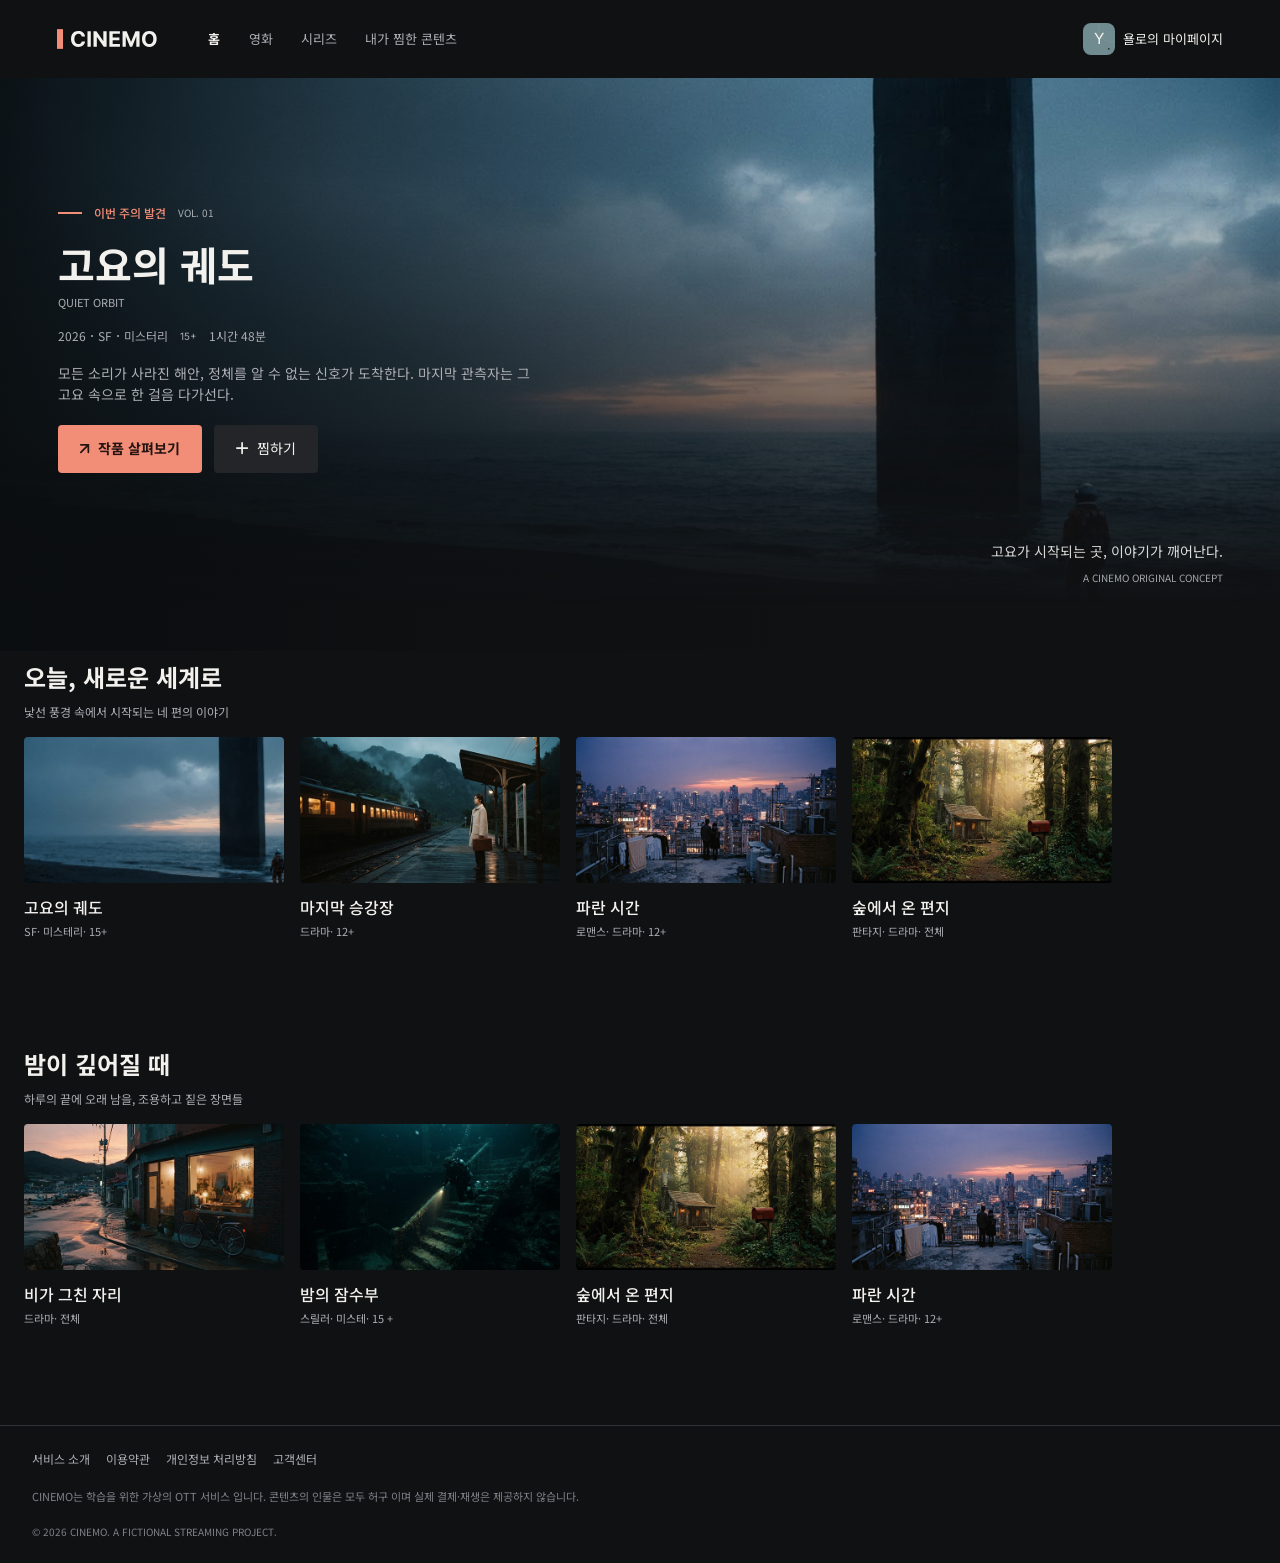
==== index.html @ 0e69c346 "반응형 입력" ====
<!doctype html>
<html lang="ko">
  <head>
    <meta charset="UTF-8" />
    <meta name="viewport" content="width=device-width, initial-scale=1.0" />
    <link rel="stylesheet" href="styles/reset.css" />
    <link rel="stylesheet" href="styles/index.css" />
    <!-- Inter font -->
    <link rel="preconnect" href="https://fonts.googleapis.com" />
    <link rel="preconnect" href="https://fonts.gstatic.com" crossorigin />
    <link
      href="https://fonts.googleapis.com/css2?family=Inter:ital,opsz,wght@0,14..32,100..900;1,14..32,100..900&display=swap"
      rel="stylesheet"
    />
    <!-- Noto Sans font -->
    <link rel="preconnect" href="https://fonts.googleapis.com" />
    <link rel="preconnect" href="https://fonts.gstatic.com" crossorigin />
    <link
      href="https://fonts.googleapis.com/css2?family=Noto+Sans+KR:wght@100..900&display=swap"
      rel="stylesheet"
    />
    <title>Home</title>
  </head>
  <body>
    <!-- Header -->
    <header class="header">
      <!-- Home icon -->
      <a href="index.html" class="home-icon" aria-label="CINEMO home">
        <svg
          width="7"
          height="22"
          viewBox="0 0 7 22"
          fill="none"
          xmlns="http://www.w3.org/2000/svg"
        >
          <rect width="7" height="22" fill="#F28D77" />
        </svg>
        <svg
          width="96"
          height="18"
          viewBox="0 0 96 18"
          fill="none"
          xmlns="http://www.w3.org/2000/svg"
        >
          <path
            d="M15.7074 6.34943H11.9745C11.9063 5.86647 11.7671 5.43749 11.5568 5.06249C11.3466 4.68181 11.0767 4.35795 10.7472 4.0909C10.4176 3.82386 10.037 3.61931 9.60514 3.47727C9.179 3.33522 8.71593 3.2642 8.21593 3.2642C7.31252 3.2642 6.52559 3.48863 5.85514 3.93749C5.18468 4.38068 4.6648 5.0284 4.29548 5.88068C3.92616 6.72727 3.7415 7.75568 3.7415 8.9659C3.7415 10.2102 3.92616 11.2557 4.29548 12.1023C4.67048 12.9489 5.1932 13.5881 5.86366 14.0199C6.53411 14.4517 7.30968 14.6676 8.19036 14.6676C8.68468 14.6676 9.14207 14.6023 9.56252 14.4716C9.98866 14.3409 10.3665 14.1506 10.696 13.9006C11.0256 13.6449 11.2983 13.3352 11.5142 12.9716C11.7358 12.6079 11.8892 12.1932 11.9745 11.7273L15.7074 11.7443C15.6108 12.5454 15.3693 13.3182 14.983 14.0625C14.6023 14.8011 14.0881 15.4631 13.4404 16.0483C12.7983 16.6278 12.0313 17.0881 11.1392 17.429C10.2529 17.7642 9.25002 17.9318 8.1307 17.9318C6.57389 17.9318 5.18184 17.5795 3.95457 16.875C2.73298 16.1704 1.76707 15.1506 1.05684 13.8153C0.352295 12.4801 2.21729e-05 10.8636 2.21729e-05 8.9659C2.21729e-05 7.06249 0.357977 5.44318 1.07389 4.10795C1.7898 2.77272 2.76139 1.75568 3.98866 1.05681C5.21593 0.352267 6.59661 -6.19888e-06 8.1307 -6.19888e-06C9.14207 -6.19888e-06 10.0796 0.142039 10.9432 0.42613C11.8125 0.710221 12.5824 1.12499 13.2529 1.67045C13.9233 2.21022 14.4688 2.87215 14.8892 3.65624C15.3154 4.44033 15.5881 5.33806 15.7074 6.34943ZM22.0441 0.23863V17.6932H18.3537V0.23863H22.0441ZM39.6797 0.23863V17.6932H36.4922L28.8985 6.70738H28.7706V17.6932H25.0803V0.23863H28.3189L35.853 11.2159H36.0064V0.23863H39.6797ZM42.7287 17.6932V0.23863H54.4901V3.28124H46.4191V7.44034H53.885V10.4829H46.4191V14.6506H54.5242V17.6932H42.7287ZM57.424 0.23863H61.9752L66.782 11.9659H66.9865L71.7933 0.23863H76.3445V17.6932H72.7649V6.33238H72.62L68.103 17.6079H65.6655L61.1485 6.28977H61.0036V17.6932H57.424V0.23863ZM95.4247 8.9659C95.4247 10.8693 95.0639 12.4886 94.3424 13.8239C93.6264 15.1591 92.6492 16.179 91.4105 16.8835C90.1776 17.5824 88.7912 17.9318 87.2514 17.9318C85.7003 17.9318 84.3083 17.5795 83.0753 16.875C81.8424 16.1704 80.8679 15.1506 80.152 13.8153C79.4361 12.4801 79.0781 10.8636 79.0781 8.9659C79.0781 7.06249 79.4361 5.44318 80.152 4.10795C80.8679 2.77272 81.8424 1.75568 83.0753 1.05681C84.3083 0.352267 85.7003 -6.19888e-06 87.2514 -6.19888e-06C88.7912 -6.19888e-06 90.1776 0.352267 91.4105 1.05681C92.6492 1.75568 93.6264 2.77272 94.3424 4.10795C95.0639 5.44318 95.4247 7.06249 95.4247 8.9659ZM91.6833 8.9659C91.6833 7.73295 91.4986 6.69318 91.1293 5.84659C90.7656 4.99999 90.2514 4.35795 89.5867 3.92045C88.9219 3.48295 88.1435 3.2642 87.2514 3.2642C86.3594 3.2642 85.581 3.48295 84.9162 3.92045C84.2514 4.35795 83.7344 4.99999 83.3651 5.84659C83.0014 6.69318 82.8196 7.73295 82.8196 8.9659C82.8196 10.1989 83.0014 11.2386 83.3651 12.0852C83.7344 12.9318 84.2514 13.5739 84.9162 14.0114C85.581 14.4489 86.3594 14.6676 87.2514 14.6676C88.1435 14.6676 88.9219 14.4489 89.5867 14.0114C90.2514 13.5739 90.7656 12.9318 91.1293 12.0852C91.4986 11.2386 91.6833 10.1989 91.6833 8.9659Z"
            fill="#F3F1ED"
          />
        </svg>
      </a>

      <!-- Navigation -->
      <nav class="nav">
        <ul class="nav-menu">
          <li>
            <a href="index.html" class="nav-link" aria-current="page">홈</a>
          </li>
          <li>
            <a href="#movies" class="nav-link">영화</a>
          </li>
          <li>
            <a href="#series" class="nav-link">시리즈</a>
          </li>
          <li>
            <a href="#like" class="nav-link">내가 찜한 콘텐츠</a>
          </li>
        </ul>
      </nav>

      <!-- My page link -->
      <a href="mypage.html" class="mypage-link" aria-label="욜로의 마이페이지">
        <div class="mypage-icon">Y</div>
        <span class="mypage-text">욜로의 마이페이지</span>
      </a>
    </header>

    <!-- Main -->
    <main class="main">
      <!-- Hero section -->
      <section class="hero-section">
        <img
          src="assets/images/Hero quiet-orbit.png"
          alt="검은 구조물이 바다 위에 서 있는 영화 메인 이미지"
          class="hero-image"
        />

        <!-- Feature story -->
        <div class="feature-story">
          <!-- Editorial label -->
          <div class="editorial-label">
            <span>이번 주의 발견</span>
            <span>VOL. 01</span>
          </div>

          <!-- Film title -->
          <div class="film-title">
            <h2>고요의 궤도</h2>
            <p>QUIET ORBIT</p>
          </div>

          <!-- Film metadata -->
          <div class="film-metadata">
            <span>2026</span>
            <span>SF</span>
            <span>미스터리</span>
            <span>15+</span>
            <span>1시간 48분</span>
          </div>

          <!-- Synopsis -->
          <p class="synopsis">
            모든 소리가 사라진 해안, 정체를 알 수 없는 신호가 도착한다. 마지막
            관측자는 그 고요 속으로 한 걸음 다가선다.
          </p>

          <!-- Action buttons -->
          <div class="action-buttons">
            <button type="button">
              <svg
                width="10"
                height="10"
                viewBox="0 0 10 10"
                fill="none"
                xmlns="http://www.w3.org/2000/svg"
                aria-hidden="true"
              >
                <path
                  d="M8.3488 8.34881V0.850006H0.849998M8.3488 0.850006L0.849998 8.34881"
                  stroke-width="1.7"
                  stroke-linecap="round"
                  stroke="#241512"
                />
              </svg>
              작품 살펴보기
            </button>
            <button type="button">
              <svg
                width="13"
                height="13"
                viewBox="0 0 13 13"
                fill="none"
                xmlns="http://www.w3.org/2000/svg"
                aria-hidden="true"
              >
                <path
                  d="M0.850006 6.10061H6.10061M6.10061 6.10061H11.3512M6.10061 6.10061V0.850006M6.10061 6.10061V11.3512"
                  stroke-width="1.7"
                  stroke-linecap="round"
                  stroke="#F3F1ED"
                />
              </svg>
              찜하기
            </button>
          </div>
        </div>

        <!-- Editorial aside -->
        <aside class="editorial-aside">
          <span>고요가 시작되는 곳, 이야기가 깨어난다.</span>
          <span>A CINEMO ORIGINAL CONCEPT</span>
        </aside>
      </section>

      <!--======================================================
      [수정 사항]
      카드 그리드 영역 전체를 section으로 묶고 각 목록을 article로 묶음
      클래스명 수정
      ==========================================================-->
      <!-- Card grid section -->
      <section class="card-grid-section">
        <!-- First Card grid article -->
        <article class="card-grid-article">
          <!-- Card List header -->
          <div class="card-list-header">
            <h3>오늘, 새로운 세계로</h3>
            <span class="">4편의 이야기</span>
            <p>낯선 풍경 속에서 시작되는 네 편의 이야기</p>
          </div>

          <!-- Card list -->
          <ul class="card-list">
            <li class="card-item">
              <div class="movie-thumb">
                <img
                  src="assets/images/Hero quiet-orbit.png"
                  alt="고요의 궤도"
                />
              </div>
              <h4>고요의 궤도</h4>
              <p>SF· 미스테리· 15+</p>
            </li>
            <li class="card-item">
              <div class="movie-thumb">
                <img
                  src="assets/images/Image last-platform.png"
                  alt="마지막 승강장"
                />
              </div>
              <h4>마지막 승강장</h4>
              <p>드라마· 12+</p>
            </li>
            <li class="card-item">
              <div class="movie-thumb">
                <img src="assets/images/Image blue-hour.png" alt="파란 시간" />
              </div>
              <h4>파란 시간</h4>
              <p>로맨스· 드라마· 12+</p>
            </li>
            <li class="card-item">
              <div class="movie-thumb">
                <img
                  src="assets/images/Image forest-letter.png"
                  alt="숲에서 온 편지"
                />
              </div>
              <h4>숲에서 온 편지</h4>
              <p>판타지· 드라마· 전체</p>
            </li>
          </ul>
        </article>

        <!-- Second Card grid article -->
        <article class="card-grid-article">
          <!-- Card List header -->
          <div class="card-list-header">
            <h3>밤이 깊어질 때</h3>
            <span class="">4편의 이야기</span>
            <p>하루의 끝에 오래 남을, 조용하고 짙은 장면들</p>
          </div>

          <!-- Card list -->
          <ul class="card-list">
            <li class="card-item">
              <div class="movie-thumb">
                <img
                  src="assets/images/Image after-rain.png"
                  alt="비가 그친 자리"
                />
              </div>
              <h4>비가 그친 자리</h4>
              <p>드라마· 전체</p>
            </li>
            <li class="card-item">
              <div class="movie-thumb">
                <img
                  src="assets/images/Image night-diver.png"
                  alt="밤의 잠수부"
                />
              </div>
              <h4>밤의 잠수부</h4>
              <p>스릴러· 미스테· 15 +</p>
            </li>
            <li class="card-item">
              <div class="movie-thumb">
                <img
                  src="assets/images/Image forest-letter.png"
                  alt="숲에서 온 편지"
                />
              </div>
              <h4>숲에서 온 편지</h4>
              <p>판타지· 드라마· 전체</p>
            </li>
            <li class="card-item">
              <div class="movie-thumb">
                <img src="assets/images/Image blue-hour.png" alt="파란 시간" />
              </div>
              <h4>파란 시간</h4>
              <p>로맨스· 드라마· 12+</p>
            </li>
          </ul>
        </article>
      </section>
    </main>

    <!-- Footer -->
    <footer class="footer">
      <div>
        <ul>
          <li>서비스 소개</li>
          <li>이용약관</li>
          <li>개인정보 처리방침</li>
          <li>고객센터</li>
        </ul>
        <p class="footer-notice">
          CINEMO는 학습을 위한 가상의 OTT 서비스 입니다. 콘텐츠의 인물은 모두
          허구 이며 실제 결제·재생은 제공하지 않습니다.
        </p>
        <p class="footer-2026cinemo">
          &copy; 2026 CINEMO. A FICTIONAL STREAMING PROJECT.
        </p>
      </div>
    </footer>
  </body>
</html>
---- styles/index.css ----
@charset "UTF-8";

/* CSS 변수 */
:root {
  --color-background: #101113;
  --color-surface: #1a1c1f;
  --color-text: #f3f1ed;
  --color-secondary: #acaeb3;
  --color-accent: #f28d77;
  --color-border: #303237;

  --transition-color: color 200ms ease-in-out;
}

/* 기본 스타일 */
body {
  width: 100%;
  max-width: 1440px;
  min-width: 320px;
  margin: 0 auto;
  background-color: var(--color-background);

  font-family: "Noto Sans KR", sans-serif;
}

/*======================================================
  Header 영역
======================================================*/
/* Header */
.header {
  position: fixed;
  top: 0;
  z-index: 10;

  display: flex;
  align-items: center;
  justify-content: space-between;

  width: clamp(320px, 100vw, 1440px);
  height: clamp(72px, 6.11vw, 88px);
  padding: 0 clamp(24px, 4.44vw, 64px);
  background-color: var(--color-background);

  font-size: clamp(13px, 0.97vw, 14px);
}

/* Home icon */
.home-icon {
  display: flex;
  align-items: center;
  gap: 8px;

  width: clamp(93px, 7.85vw, 113px);
}

/* Navigation */
.nav {
  position: absolute;
  top: 100%;
  left: 0;

  width: 100%;
  padding: 0 24px;
  background-color: var(--color-background);
}

/* Navigation menu */
.nav-menu {
  display: flex;
  gap: clamp(24px, 2.22vw, 32px);
}

/* Navigation link */
.nav-link {
  display: block;

  line-height: 48px;
  color: var(--color-secondary);

  transition: var(--transition-color);
}

.nav-link[aria-current="page"] {
  font-weight: bold;
  color: var(--color-text);
}

.nav-link:focus-visible {
  color: var(--color-text);
}

/* My page link icon */
.mypage-icon {
  width: 32px;
  height: 32px;
  border-radius: 8px;
  background: url("../assets/images/Avatar-y.svg") center / cover;

  font-family: "Inter", sans-serif;
  font-size: 15.36px;
  line-height: 32px;
  text-align: center;
  color: var(--color-text);
}

/* My page link text */
.mypage-text {
  display: none;
  transition: var(--transition-color);
}

/*======================================================
  Main 영역
======================================================*/
.main {
  padding-top: clamp(72px, 6.11vw, 88px);
}

/* Hero section */
.hero-section {
  position: relative;

  height: clamp(573px, 40.97vw, 590px);
  padding-top: clamp(104px, calc(317.94px - 14.86vw), 260px);
  padding-right: clamp(24px, 4.44vw, 64px);
  padding-bottom: clamp(36px, calc(22.63px + 3.43vw), 72px);
  padding-left: clamp(24px, calc(9.14px + 3.81vw), 64px);
  margin-top: 48px;
}

/* Hero image */
.hero-image {
  position: absolute;
  top: 0;
  left: 0;

  width: 100%;
  height: clamp(390px, 40.97vw, 590px);

  object-fit: cover;
  object-position: 80% center;

  -webkit-mask-image: linear-gradient(to bottom, black 20%, transparent 100%);
  mask-image: linear-gradient(to bottom, black 20%, transparent 100%);
}

/* Feature story */
.feature-story {
  position: relative;
  z-index: 1;

  display: flex;
  flex-direction: column;
  gap: 20px;

  width: clamp(272px, 37.5vw, 540px);
}

/* Editorial label */
.editorial-label {
  position: relative;
  left: 36px;

  display: flex;
  gap: 12px;

  line-height: 14px;
}

.editorial-label::before {
  position: absolute;
  top: 50%;
  right: calc(100% + 12px);
  transform: translateY(-50%);

  content: "";
  width: 24px;
  height: 2px;
  background-color: var(--color-accent);
}

.editorial-label > span:nth-child(1) {
  font-size: 12px;
  font-weight: 500;
  color: var(--color-accent);
}

.editorial-label > span:nth-child(2) {
  font-size: 10px;
  color: var(--color-secondary);
}

/* Film title */
.film-title > h2 {
  margin-bottom: 8px;

  font-size: 40px;
  font-weight: bold;
  color: var(--color-text);
  line-height: 48px;
}

.film-title > p {
  font-size: 11px;
  color: var(--color-secondary);
  line-height: 13px;
}

/* Film metadata */
.film-metadata {
  display: flex;
  gap: 12px;
  font-size: 12px;
  color: var(--color-secondary);
  line-height: 14px;
}

.film-metadata > span:nth-child(1),
.film-metadata > span:nth-child(2) {
  position: relative;
}

.film-metadata > span:nth-child(1)::after,
.film-metadata > span:nth-child(2)::after {
  position: absolute;
  top: 50%;
  left: calc(100% + 5px);
  transform: translateY(-50%);

  content: "";
  width: 2px;
  height: 2px;
  border-radius: 50%;
  background-color: var(--color-secondary);
}

.film-metadata > span:nth-child(4) {
  font-family: "Inter", sans-serif;
  font-size: 10px;
}

/* Synopsis */
.synopsis {
  font-size: 14px;
  color: var(--color-secondary);
}

/* Action buttons */
.action-buttons {
  display: flex;
  gap: 12px;
}

.action-buttons > button {
  display: flex;
  align-items: center;
  gap: 8px;

  height: 48px;
  padding: 0 22px;
  border-radius: 4px;

  font-size: 14px;
}

.action-buttons > button:nth-child(1) {
  background-color: var(--color-accent);
  font-weight: bold;
  color: #241512;
}

.action-buttons > button:nth-child(2) {
  background-color: #232529;
  color: var(--color-text);
}

/* Editorial aside */
.editorial-aside {
  display: none;
}

/*======================================================
  Hover 기능
======================================================*/
/* hover가 가능한 기기의 hover */
@media (hover: hover) {
  /* My page link text */
  .mypage-link:hover > span {
    color: var(--color-accent);
  }

  /* Navigation item */
  .nav-link:hover {
    color: var(--color-text);
  }
}

/*======================================================
  반응형
======================================================*/
/* 화면 너비가 768px 이상일때 */
@media (min-width: 768px) {
  /* Header */
  .header {
    justify-content: flex-start;
    gap: clamp(0px, 3.98vw, 56px);
  }

  /* Navigation */
  .nav {
    position: static;
    flex: 1;

    width: auto;
    padding: 0;
  }

  /* My page link */
  .mypage-link {
    display: flex;
    align-items: center;
    gap: 8px;
  }

  /* My page link text */
  .mypage-text {
    display: inline;
    color: var(--color-text);
  }

  .mypage-link:focus-visible > span {
    color: var(--color-accent);
  }

  /* ------------------------------ */

  /* Hero section */
  .hero-section {
    display: flex;
    flex-direction: column;
    justify-content: space-between;

    margin-top: 0;
  }

  .hero-section::after {
    content: "";
    position: absolute;
    inset: 0;

    background: linear-gradient(
      to right,
      rgba(10, 13, 15, 0.9),
      transparent 65%
    );

    pointer-events: none;
  }

  /* Editorial aside */
  .editorial-aside {
    display: flex;
    flex-direction: column;
    text-align: right;
  }

  .editorial-aside > span:nth-child(1) {
    margin-top: auto;
    margin-bottom: 8px;
    font-size: 14px;
    color: var(--color-text);
  }

  .editorial-aside > span:nth-child(2) {
    font-size: 10px;
    color: var(--color-secondary);
  }
}

/*======================================================
  card-section (영화카드)
  
  [수정사항]
  body 배경색 충돌 현상 수정
  CSS 변수 색상 동기화
  선택자 이름 수정
======================================================*/
/* Card grid article */
.card-grid-article {
  max-width: var(--container-max-width, 1440px);
  margin: 0 auto;
  padding: 48px 64px 0;
  scrollbar-width: 3px;
  scrollbar-color: var(--border-color, #7e8289) transparent;
}

/* Card list header */
.card-list-header {
  position: relative;
  margin-bottom: 24px;
}

.card-list-header h3 {
  font-size: 24px;
  font-weight: bold;
  color: var(--color-text);
  margin-bottom: 8px;
  padding: 0;
}

/* 4편의 이야기 */
.card-list-header span {
  position: absolute;
  top: 4px;
  right: 0;
  padding-right: 0;
  font-size: 12px;
  color: #7e8289;
}

.card-list-header p {
  font-size: 12px;
  padding: 0;
  color: var(--color-secondary);
}

/* Card List */
.card-list {
  list-style: none;
  padding: 0;
  margin: 0;
  display: flex;
  gap: 24px;
  overflow-x: auto;
  padding-bottom: 48px;
}

/* Card item */
.card-item {
  flex: 0 0 calc((100% - 72px) / 4);
  min-width: 240px;
}

/* Movie thumbnail */
.movie-thumb {
  width: 100%;
  aspect-ratio: 16 / 9;
  border-radius: 4px;
  overflow: hidden;
  margin-bottom: 12px;
}

.movie-thumb img {
  width: 100%;
  height: 100%;
  object-fit: cover;
  transition: transform 0.3s ease;
}
.card-item:hover .movie-thumb img {
  transform: scale(1.05);
}

/* Card title and explain */
.card-item h4 {
  font-size: 16px;
  font-weight: 500;
  color: var(--color-text);
  margin-bottom: 4px;
}

.card-item p {
  font-size: 11px;
  font-weight: 400;
  color: var(--color-secondary);
}

/*=====================
     footer
=======================*/
.footer {
  /* margin-top:; */
  padding: 40px 64px;
}

.footer div {
  max-width: var(--container-max-width, 1440px);
  max-width: var(--container-max-width, 1440px);
  margin: 0 auto;
}

/*푸터 메뉴 목록*/
.footer ul {
  display: flex;
  gap: 32px;
  margin-bottom: 20px;
  font-size: 12px;
  color: var(--color-secondary);
  cursor: pointer;
  transition: color 0.2s ease;
}
.footer ul li:hover {
  color: var(--accent-coral, #f28d77);
}
/* 푸터 안내 및 문구*/
.footer-notice {
  font-size: 11px;
  color: #7e8289;
  margin-bottom: 20px;
}
.footer-2026cinemo {
  font-size: 10px;
  color: #7e8289;
}

/*===============================
      반응형
=================================*/
@mediac (max-width: 319px) 
.card-grid-section {
  padding-top: 8px;
  padding-left: 24px;
  margin-bottom: 40px;
}
.card-grid-article {
  padding: 8px 0 40px 24px;
  margin-bottom: 36px;
  margin-bottom: 40px;
}

.card-list-header {
  margin-bottom: 16px;
}
.card-list {
  gap: 16px;
  overflow-x: auto;
  padding-bottom: 18px;
}
.card-list::-webkit-scrollbar {
  height: 3px;
}

.card-item {
  flex: 0 0 calc((100% - 72px) / 4);
  min-width: 240px;
  scroll-snap-align: start;
}
.card-list-header span {
  display: none;
}

.card-item {
  flex: 0 0 75%;
  max-width: 260px;
  min-width: 200px;
}

/*이미지*/
.movie-thumb {
  width: 100%;
  aspect-ratio: 16 / 9;
}
.movie-thumb img {
  width: 100%;
  height: 100%;
  object-fit: cover;
}

/* 푸터*/
.footer {
  padding: 24px 32px;
  border-top: 1px solid var(--border-color, #303237);
}

.footer ul {
  display: flex;
  flex-wrap: wrap;
  gap: 12px 16px;
  padding: 0;
  margin-bottom: 20px;
  list-style: none;
}

.footer ul li {
  font-size: 12px;
  white-space: nowrap;
}

.footer-notice {
  font-size: 11px;
  word-break: keep-all;
}
.footer-2026cinemo {
  font-size: 10px;
}
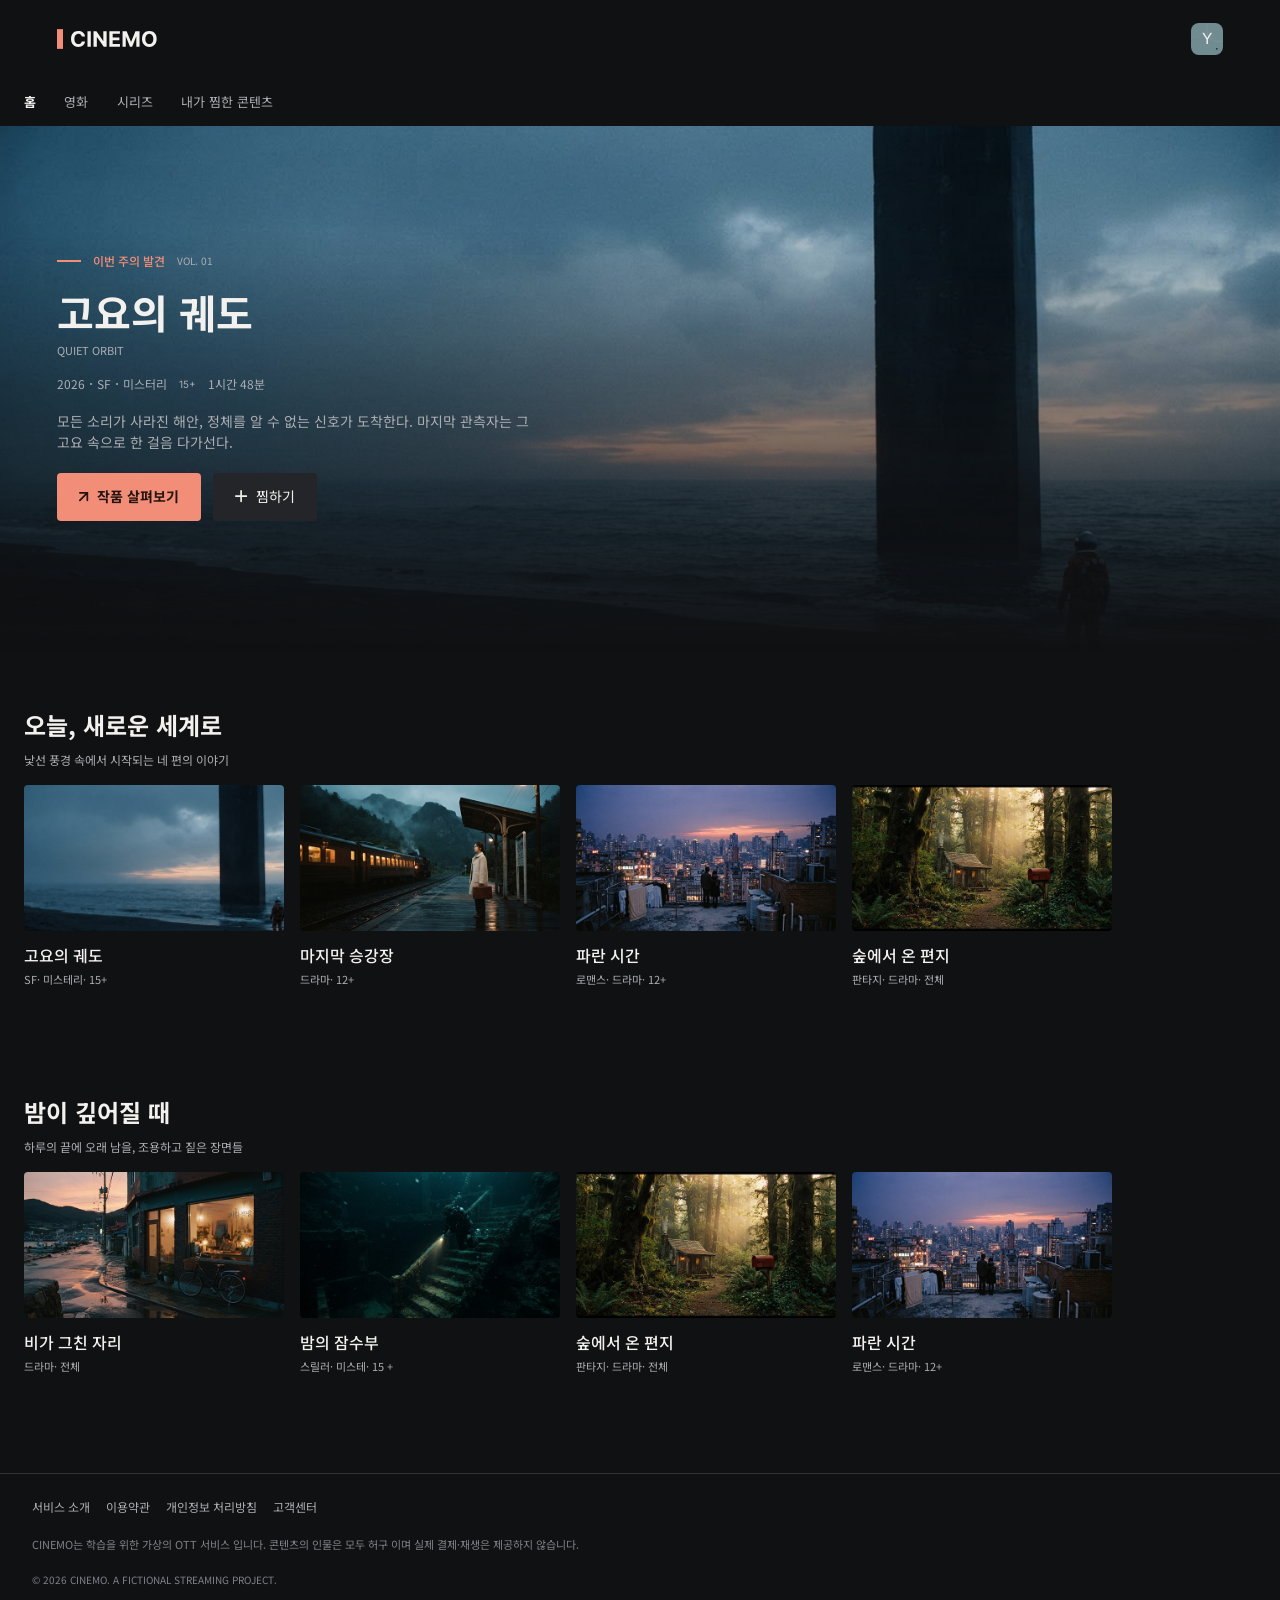
==== commit a3a1b0ba: "Merge branch 'main' into css" ====
--- a/index.html
+++ b/index.html
@@ -161,11 +161,6 @@
         </aside>
       </section>
 
-      <!--======================================================
-      [수정 사항]
-      카드 그리드 영역 전체를 section으로 묶고 각 목록을 article로 묶음
-      클래스명 수정
-      ==========================================================-->
       <!-- Card grid section -->
       <section class="card-grid-section">
         <!-- First Card grid article -->
--- a/styles/index.css
+++ b/styles/index.css
@@ -9,7 +9,7 @@
   --color-accent: #f28d77;
   --color-border: #303237;
 
-  --transition-color: color 200ms ease-in-out;
+  --transition-text-color: color 200ms ease-in-out;
 }
 
 /* 기본 스타일 */
@@ -18,7 +18,7 @@
   max-width: 1440px;
   min-width: 320px;
   margin: 0 auto;
-  background-color: var(--color-background);
+  background-color: var(--color-background, #101113);
 
   font-family: "Noto Sans KR", sans-serif;
 }
@@ -39,7 +39,7 @@
   width: clamp(320px, 100vw, 1440px);
   height: clamp(72px, 6.11vw, 88px);
   padding: 0 clamp(24px, 4.44vw, 64px);
-  background-color: var(--color-background);
+  background-color: var(--color-background, #101113);
 
   font-size: clamp(13px, 0.97vw, 14px);
 }
@@ -61,7 +61,7 @@
 
   width: 100%;
   padding: 0 24px;
-  background-color: var(--color-background);
+  background-color: var(--color-background, #101113);
 }
 
 /* Navigation menu */
@@ -75,18 +75,18 @@
   display: block;
 
   line-height: 48px;
-  color: var(--color-secondary);
-
-  transition: var(--transition-color);
+  color: var(--color-secondary, #acaeb3);
+
+  transition: var(--transition-text-color, color 200ms ease-in-out);
 }
 
 .nav-link[aria-current="page"] {
   font-weight: bold;
-  color: var(--color-text);
+  color: var(--color-text, #f3f1ed);
 }
 
 .nav-link:focus-visible {
-  color: var(--color-text);
+  color: var(--color-text, #f3f1ed);
 }
 
 /* My page link icon */
@@ -100,13 +100,13 @@
   font-size: 15.36px;
   line-height: 32px;
   text-align: center;
-  color: var(--color-text);
+  color: var(--color-text, #f3f1ed);
 }
 
 /* My page link text */
 .mypage-text {
   display: none;
-  transition: var(--transition-color);
+  transition: var(--transition-text-color, color 200ms ease-in-out);
 }
 
 /*======================================================
@@ -121,10 +121,8 @@
   position: relative;
 
   height: clamp(573px, 40.97vw, 590px);
-  padding-top: clamp(104px, calc(317.94px - 14.86vw), 260px);
-  padding-right: clamp(24px, 4.44vw, 64px);
-  padding-bottom: clamp(36px, calc(22.63px + 3.43vw), 72px);
-  padding-left: clamp(24px, calc(9.14px + 3.81vw), 64px);
+  padding: clamp(104px, calc(317.94px - 14.86vw), 260px)
+    clamp(24px, 4.44vw, 64px) clamp(24px, 4.44vw, 64px);
   margin-top: 48px;
 }
 
@@ -176,18 +174,18 @@
   content: "";
   width: 24px;
   height: 2px;
-  background-color: var(--color-accent);
+  background-color: var(--color-accent, #f28d77);
 }
 
 .editorial-label > span:nth-child(1) {
   font-size: 12px;
   font-weight: 500;
-  color: var(--color-accent);
+  color: var(--color-accent, #f28d77);
 }
 
 .editorial-label > span:nth-child(2) {
   font-size: 10px;
-  color: var(--color-secondary);
+  color: var(--color-secondary, #acaeb3);
 }
 
 /* Film title */
@@ -196,13 +194,13 @@
 
   font-size: 40px;
   font-weight: bold;
-  color: var(--color-text);
+  color: var(--color-text, #f3f1ed);
   line-height: 48px;
 }
 
 .film-title > p {
   font-size: 11px;
-  color: var(--color-secondary);
+  color: var(--color-secondary, #acaeb3);
   line-height: 13px;
 }
 
@@ -211,7 +209,7 @@
   display: flex;
   gap: 12px;
   font-size: 12px;
-  color: var(--color-secondary);
+  color: var(--color-secondary, #acaeb3);
   line-height: 14px;
 }
 
@@ -231,7 +229,7 @@
   width: 2px;
   height: 2px;
   border-radius: 50%;
-  background-color: var(--color-secondary);
+  background-color: var(--color-secondary, #acaeb3);
 }
 
 .film-metadata > span:nth-child(4) {
@@ -242,7 +240,7 @@
 /* Synopsis */
 .synopsis {
   font-size: 14px;
-  color: var(--color-secondary);
+  color: var(--color-secondary, #acaeb3);
 }
 
 /* Action buttons */
@@ -264,14 +262,14 @@
 }
 
 .action-buttons > button:nth-child(1) {
-  background-color: var(--color-accent);
+  background-color: var(--color-accent, #f28d77);
   font-weight: bold;
   color: #241512;
 }
 
 .action-buttons > button:nth-child(2) {
   background-color: #232529;
-  color: var(--color-text);
+  color: var(--color-text, #f3f1ed);
 }
 
 /* Editorial aside */
@@ -279,6 +277,219 @@
   display: none;
 }
 
+/*======================================================
+  card-section (영화카드)
+  [수정사항]
+  max-width 삭제(body 속성에 설정해놓음)
+======================================================*/
+/* Card grid article */
+.card-grid-article {
+  margin: 0 auto;
+  padding: 48px 64px 0;
+  scrollbar-width: 3px;
+  scrollbar-color: var(--border-color, #7e8289) transparent;
+}
+
+/* Card list header */
+.card-list-header {
+  position: relative;
+  margin-bottom: 24px;
+}
+
+.card-list-header h3 {
+  font-size: 24px;
+  font-weight: bold;
+  color: var(--color-text, #f3f1ed);
+  margin-bottom: 8px;
+  padding: 0;
+}
+
+/* 4편의 이야기 */
+.card-list-header span {
+  position: absolute;
+  top: 4px;
+  right: 0;
+  padding-right: 0;
+  font-size: 12px;
+  color: #7e8289;
+}
+
+.card-list-header p {
+  font-size: 12px;
+  padding: 0;
+  color: var(--color-secondary, #acaeb3);
+}
+
+/* Card List */
+.card-list {
+  list-style: none;
+  padding: 0;
+  margin: 0;
+  display: flex;
+  gap: 24px;
+  overflow-x: auto;
+  padding-bottom: 48px;
+}
+
+/* Card item */
+.card-item {
+  flex: 0 0 calc((100% - 72px) / 4);
+  min-width: 240px;
+}
+
+/* Movie thumbnail */
+.movie-thumb {
+  width: 100%;
+  aspect-ratio: 16 / 9;
+  border-radius: 4px;
+  overflow: hidden;
+  margin-bottom: 12px;
+}
+
+.movie-thumb img {
+  width: 100%;
+  height: 100%;
+  object-fit: cover;
+  transition: transform 0.3s ease;
+}
+.card-item:hover .movie-thumb img {
+  transform: scale(1.05);
+}
+
+/* Card title and explain */
+.card-item h4 {
+  font-size: 16px;
+  font-weight: 500;
+  color: var(--color-text, #f3f1ed);
+  margin-bottom: 4px;
+}
+
+.card-item p {
+  font-size: 11px;
+  font-weight: 400;
+  color: var(--color-secondary, #acaeb3);
+}
+
+/*=====================
+     footer
+=======================*/
+.footer {
+  /* margin-top:; */
+  padding: 40px 64px;
+}
+
+.footer div {
+  margin: 0 auto;
+}
+
+/*푸터 메뉴 목록*/
+.footer ul {
+  display: flex;
+  gap: 32px;
+  margin-bottom: 20px;
+  font-size: 12px;
+  color: var(--color-secondary);
+  cursor: pointer;
+  transition: color 0.2s ease;
+}
+
+.footer ul li:hover {
+  color: var(--color-accent, #f28d77);
+}
+
+/* 푸터 안내 및 문구*/
+.footer-notice {
+  font-size: 11px;
+  color: #7e8289;
+  margin-bottom: 20px;
+}
+
+.footer-2026cinemo {
+  font-size: 10px;
+  color: #7e8289;
+}
+
+ css
+/*===============================
+      반응형
+=================================*/
+@mediac (max-width: 319px) 
+.card-grid-section {
+  padding-top: 8px;
+  padding-left: 24px;
+  margin-bottom: 40px;
+}
+.card-grid-article {
+  padding: 8px 0 40px 24px;
+  margin-bottom: 36px;
+  margin-bottom: 40px;
+}
+
+.card-list-header {
+  margin-bottom: 16px;
+}
+.card-list {
+  gap: 16px;
+  overflow-x: auto;
+  padding-bottom: 18px;
+}
+.card-list::-webkit-scrollbar {
+  height: 3px;
+}
+
+.card-item {
+  flex: 0 0 calc((100% - 72px) / 4);
+  min-width: 240px;
+  scroll-snap-align: start;
+}
+.card-list-header span {
+  display: none;
+}
+
+.card-item {
+  flex: 0 0 75%;
+  max-width: 260px;
+  min-width: 200px;
+}
+
+/*이미지*/
+.movie-thumb {
+  width: 100%;
+  aspect-ratio: 16 / 9;
+}
+.movie-thumb img {
+  width: 100%;
+  height: 100%;
+  object-fit: cover;
+}
+
+/* 푸터*/
+.footer {
+  padding: 24px 32px;
+  border-top: 1px solid var(--border-color, #303237);
+}
+
+.footer ul {
+  display: flex;
+  flex-wrap: wrap;
+  gap: 12px 16px;
+  padding: 0;
+  margin-bottom: 20px;
+  list-style: none;
+}
+
+.footer ul li {
+  font-size: 12px;
+  white-space: nowrap;
+}
+
+.footer-notice {
+  font-size: 11px;
+  word-break: keep-all;
+}
+.footer-2026cinemo {
+  font-size: 10px;
+=======
 /*======================================================
   Hover 기능
 ======================================================*/
@@ -286,12 +497,12 @@
 @media (hover: hover) {
   /* My page link text */
   .mypage-link:hover > span {
-    color: var(--color-accent);
+    color: var(--color-accent, #f28d77);
   }
 
   /* Navigation item */
   .nav-link:hover {
-    color: var(--color-text);
+    color: var(--color-text, #f3f1ed);
   }
 }
 
@@ -325,11 +536,11 @@
   /* My page link text */
   .mypage-text {
     display: inline;
-    color: var(--color-text);
+    color: var(--color-text, #f3f1ed);
   }
 
   .mypage-link:focus-visible > span {
-    color: var(--color-accent);
+    color: var(--color-accent, #f28d77);
   }
 
   /* ------------------------------ */
@@ -368,227 +579,10 @@
     margin-top: auto;
     margin-bottom: 8px;
     font-size: 14px;
-    color: var(--color-text);
+    color: var(--color-text, #f3f1ed);
   }
 
   .editorial-aside > span:nth-child(2) {
     font-size: 10px;
-    color: var(--color-secondary);
-  }
-}
-
-/*======================================================
-  card-section (영화카드)
-  
-  [수정사항]
-  body 배경색 충돌 현상 수정
-  CSS 변수 색상 동기화
-  선택자 이름 수정
-======================================================*/
-/* Card grid article */
-.card-grid-article {
-  max-width: var(--container-max-width, 1440px);
-  margin: 0 auto;
-  padding: 48px 64px 0;
-  scrollbar-width: 3px;
-  scrollbar-color: var(--border-color, #7e8289) transparent;
-}
-
-/* Card list header */
-.card-list-header {
-  position: relative;
-  margin-bottom: 24px;
-}
-
-.card-list-header h3 {
-  font-size: 24px;
-  font-weight: bold;
-  color: var(--color-text);
-  margin-bottom: 8px;
-  padding: 0;
-}
-
-/* 4편의 이야기 */
-.card-list-header span {
-  position: absolute;
-  top: 4px;
-  right: 0;
-  padding-right: 0;
-  font-size: 12px;
-  color: #7e8289;
-}
-
-.card-list-header p {
-  font-size: 12px;
-  padding: 0;
-  color: var(--color-secondary);
-}
-
-/* Card List */
-.card-list {
-  list-style: none;
-  padding: 0;
-  margin: 0;
-  display: flex;
-  gap: 24px;
-  overflow-x: auto;
-  padding-bottom: 48px;
-}
-
-/* Card item */
-.card-item {
-  flex: 0 0 calc((100% - 72px) / 4);
-  min-width: 240px;
-}
-
-/* Movie thumbnail */
-.movie-thumb {
-  width: 100%;
-  aspect-ratio: 16 / 9;
-  border-radius: 4px;
-  overflow: hidden;
-  margin-bottom: 12px;
-}
-
-.movie-thumb img {
-  width: 100%;
-  height: 100%;
-  object-fit: cover;
-  transition: transform 0.3s ease;
-}
-.card-item:hover .movie-thumb img {
-  transform: scale(1.05);
-}
-
-/* Card title and explain */
-.card-item h4 {
-  font-size: 16px;
-  font-weight: 500;
-  color: var(--color-text);
-  margin-bottom: 4px;
-}
-
-.card-item p {
-  font-size: 11px;
-  font-weight: 400;
-  color: var(--color-secondary);
-}
-
-/*=====================
-     footer
-=======================*/
-.footer {
-  /* margin-top:; */
-  padding: 40px 64px;
-}
-
-.footer div {
-  max-width: var(--container-max-width, 1440px);
-  max-width: var(--container-max-width, 1440px);
-  margin: 0 auto;
-}
-
-/*푸터 메뉴 목록*/
-.footer ul {
-  display: flex;
-  gap: 32px;
-  margin-bottom: 20px;
-  font-size: 12px;
-  color: var(--color-secondary);
-  cursor: pointer;
-  transition: color 0.2s ease;
-}
-.footer ul li:hover {
-  color: var(--accent-coral, #f28d77);
-}
-/* 푸터 안내 및 문구*/
-.footer-notice {
-  font-size: 11px;
-  color: #7e8289;
-  margin-bottom: 20px;
-}
-.footer-2026cinemo {
-  font-size: 10px;
-  color: #7e8289;
-}
-
-/*===============================
-      반응형
-=================================*/
-@mediac (max-width: 319px) 
-.card-grid-section {
-  padding-top: 8px;
-  padding-left: 24px;
-  margin-bottom: 40px;
-}
-.card-grid-article {
-  padding: 8px 0 40px 24px;
-  margin-bottom: 36px;
-  margin-bottom: 40px;
-}
-
-.card-list-header {
-  margin-bottom: 16px;
-}
-.card-list {
-  gap: 16px;
-  overflow-x: auto;
-  padding-bottom: 18px;
-}
-.card-list::-webkit-scrollbar {
-  height: 3px;
-}
-
-.card-item {
-  flex: 0 0 calc((100% - 72px) / 4);
-  min-width: 240px;
-  scroll-snap-align: start;
-}
-.card-list-header span {
-  display: none;
-}
-
-.card-item {
-  flex: 0 0 75%;
-  max-width: 260px;
-  min-width: 200px;
-}
-
-/*이미지*/
-.movie-thumb {
-  width: 100%;
-  aspect-ratio: 16 / 9;
-}
-.movie-thumb img {
-  width: 100%;
-  height: 100%;
-  object-fit: cover;
-}
-
-/* 푸터*/
-.footer {
-  padding: 24px 32px;
-  border-top: 1px solid var(--border-color, #303237);
-}
-
-.footer ul {
-  display: flex;
-  flex-wrap: wrap;
-  gap: 12px 16px;
-  padding: 0;
-  margin-bottom: 20px;
-  list-style: none;
-}
-
-.footer ul li {
-  font-size: 12px;
-  white-space: nowrap;
-}
-
-.footer-notice {
-  font-size: 11px;
-  word-break: keep-all;
-}
-.footer-2026cinemo {
-  font-size: 10px;
-}
+    color: var(--color-secondary, #acaeb3);
+  } 
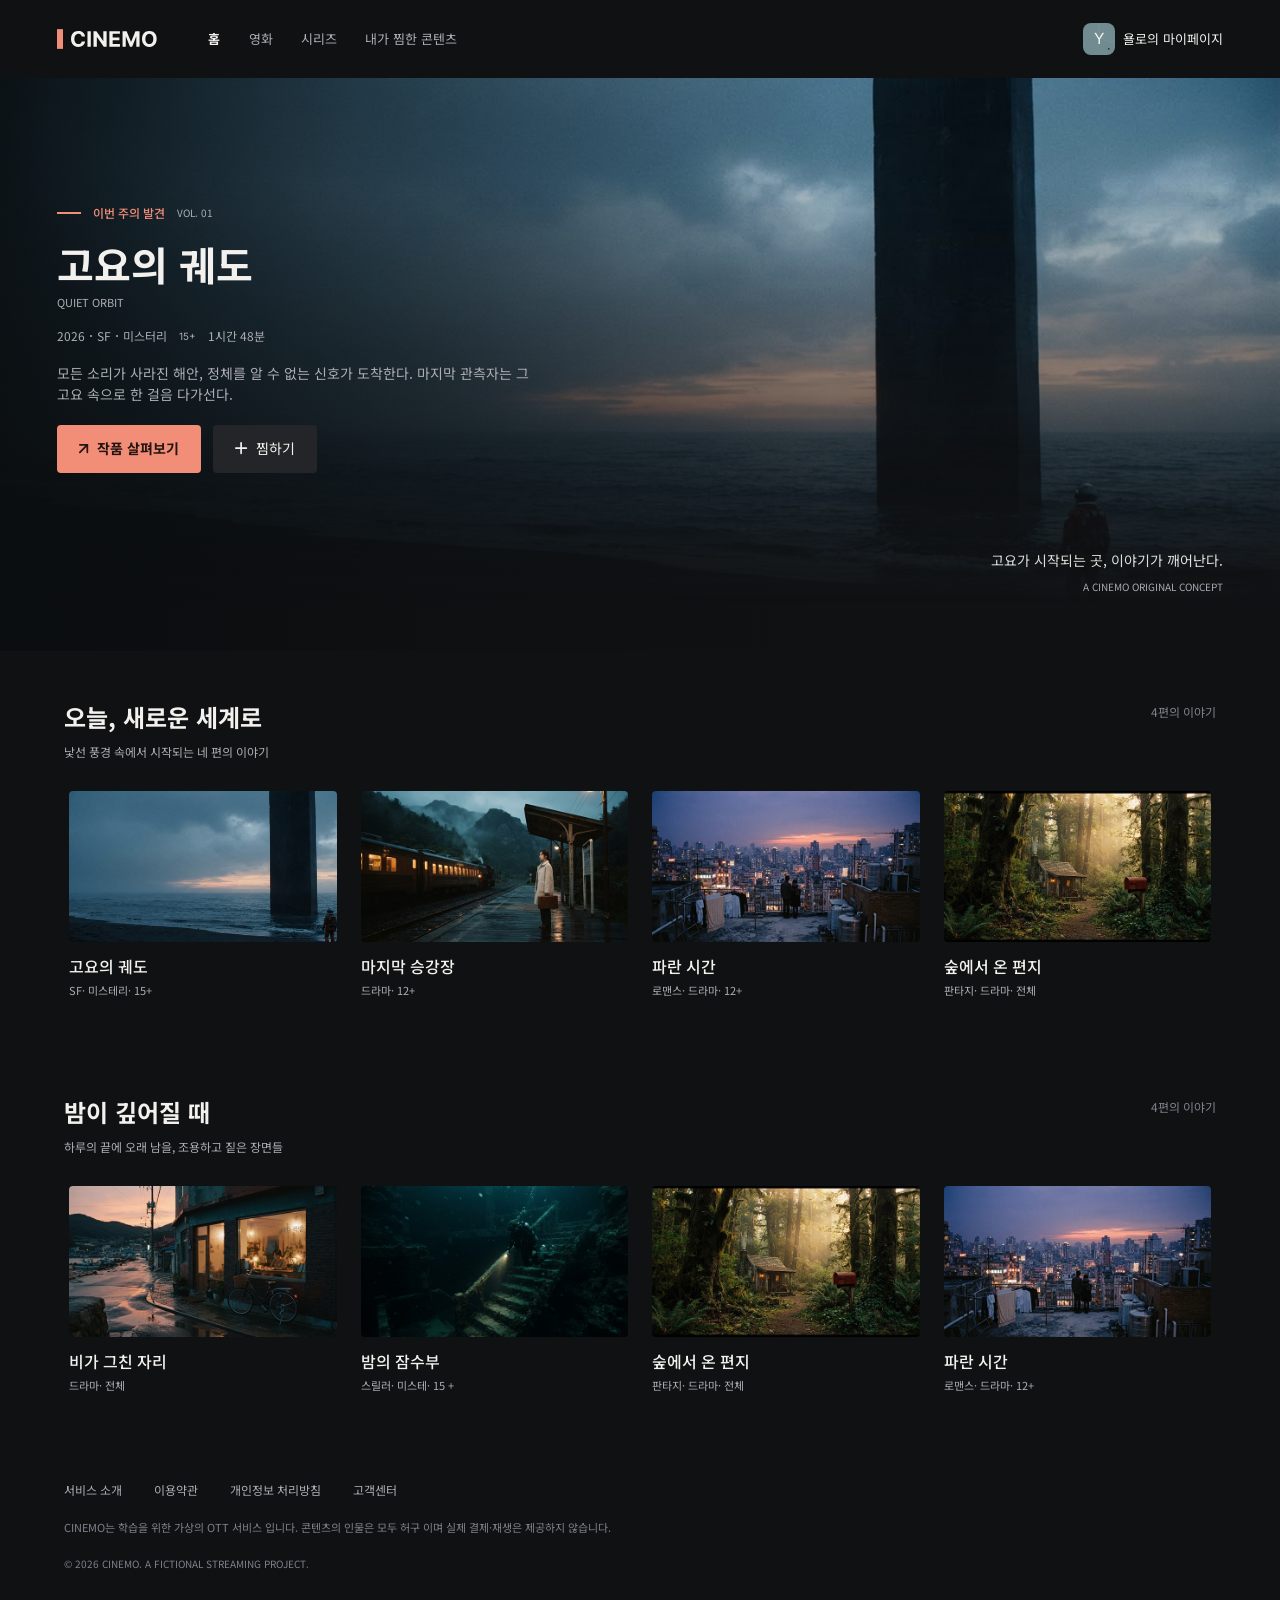
==== commit 4d8a88fb: "반응형 수정완료" ====
--- a/index.html
+++ b/index.html
@@ -174,7 +174,7 @@
 
           <!-- Card list -->
           <ul class="card-list">
-            <li class="card-item">
+            <li class="card-item" tabindex="0">
               <div class="movie-thumb">
                 <img
                   src="assets/images/Hero quiet-orbit.png"
@@ -184,7 +184,7 @@
               <h4>고요의 궤도</h4>
               <p>SF· 미스테리· 15+</p>
             </li>
-            <li class="card-item">
+            <li class="card-item" tabindex="0">
               <div class="movie-thumb">
                 <img
                   src="assets/images/Image last-platform.png"
@@ -194,14 +194,14 @@
               <h4>마지막 승강장</h4>
               <p>드라마· 12+</p>
             </li>
-            <li class="card-item">
+            <li class="card-item" tabindex="0">
               <div class="movie-thumb">
                 <img src="assets/images/Image blue-hour.png" alt="파란 시간" />
               </div>
               <h4>파란 시간</h4>
               <p>로맨스· 드라마· 12+</p>
             </li>
-            <li class="card-item">
+            <li class="card-item" tabindex="0">
               <div class="movie-thumb">
                 <img
                   src="assets/images/Image forest-letter.png"
@@ -225,7 +225,7 @@
 
           <!-- Card list -->
           <ul class="card-list">
-            <li class="card-item">
+            <li class="card-item" tabindex="0">
               <div class="movie-thumb">
                 <img
                   src="assets/images/Image after-rain.png"
@@ -235,7 +235,7 @@
               <h4>비가 그친 자리</h4>
               <p>드라마· 전체</p>
             </li>
-            <li class="card-item">
+            <li class="card-item" tabindex="0">
               <div class="movie-thumb">
                 <img
                   src="assets/images/Image night-diver.png"
@@ -245,7 +245,7 @@
               <h4>밤의 잠수부</h4>
               <p>스릴러· 미스테· 15 +</p>
             </li>
-            <li class="card-item">
+            <li class="card-item" tabindex="0">
               <div class="movie-thumb">
                 <img
                   src="assets/images/Image forest-letter.png"
@@ -255,7 +255,7 @@
               <h4>숲에서 온 편지</h4>
               <p>판타지· 드라마· 전체</p>
             </li>
-            <li class="card-item">
+            <li class="card-item" tabindex="0">
               <div class="movie-thumb">
                 <img src="assets/images/Image blue-hour.png" alt="파란 시간" />
               </div>
@@ -271,10 +271,10 @@
     <footer class="footer">
       <div>
         <ul>
-          <li>서비스 소개</li>
-          <li>이용약관</li>
-          <li>개인정보 처리방침</li>
-          <li>고객센터</li>
+          <li tabindex="0">서비스 소개</li>
+          <li tabindex="0">이용약관</li>
+          <li tabindex="0">개인정보 처리방침</li>
+          <li tabindex="0">고객센터</li>
         </ul>
         <p class="footer-notice">
           CINEMO는 학습을 위한 가상의 OTT 서비스 입니다. 콘텐츠의 인물은 모두
--- a/styles/index.css
+++ b/styles/index.css
@@ -323,12 +323,11 @@
 /* Card List */
 .card-list {
   list-style: none;
-  padding: 0;
+  padding: 6px 5px 48px 5px;
   margin: 0;
   display: flex;
   gap: 24px;
   overflow-x: auto;
-  padding-bottom: 48px;
 }
 
 /* Card item */
@@ -394,7 +393,7 @@
 }
 
 .footer ul li:hover {
-  color: var(--color-accent, #f28d77);
+  color: var(--color-text);
 }
 
 /* 푸터 안내 및 문구*/
@@ -409,87 +408,105 @@
   color: #7e8289;
 }
 
- css
+/*tap 포커스*/
+a:focus-visible,
+button:focus-visible,
+.card-item:focus-visible,
+.footer ul a:focus-visible,
+.footer ul li:focus-visible {
+  outline: 2px solid var(--color-secondary);
+  outline-offset: 4px;
+  border-radius: 4px;
+}
+
 /*===============================
       반응형
 =================================*/
-@mediac (max-width: 319px) 
-.card-grid-section {
-  padding-top: 8px;
-  padding-left: 24px;
-  margin-bottom: 40px;
-}
-.card-grid-article {
-  padding: 8px 0 40px 24px;
-  margin-bottom: 36px;
-  margin-bottom: 40px;
-}
-
-.card-list-header {
-  margin-bottom: 16px;
-}
-.card-list {
-  gap: 16px;
-  overflow-x: auto;
-  padding-bottom: 18px;
-}
-.card-list::-webkit-scrollbar {
-  height: 3px;
-}
-
-.card-item {
-  flex: 0 0 calc((100% - 72px) / 4);
-  min-width: 240px;
-  scroll-snap-align: start;
-}
-.card-list-header span {
-  display: none;
-}
-
-.card-item {
-  flex: 0 0 75%;
-  max-width: 260px;
-  min-width: 200px;
-}
-
-/*이미지*/
-.movie-thumb {
-  width: 100%;
-  aspect-ratio: 16 / 9;
-}
-.movie-thumb img {
-  width: 100%;
-  height: 100%;
-  object-fit: cover;
-}
-
-/* 푸터*/
-.footer {
-  padding: 24px 32px;
-  border-top: 1px solid var(--border-color, #303237);
-}
-
-.footer ul {
-  display: flex;
-  flex-wrap: wrap;
-  gap: 12px 16px;
-  padding: 0;
-  margin-bottom: 20px;
-  list-style: none;
-}
-
-.footer ul li {
-  font-size: 12px;
-  white-space: nowrap;
-}
-
-.footer-notice {
-  font-size: 11px;
-  word-break: keep-all;
-}
-.footer-2026cinemo {
-  font-size: 10px;
-=======
+@media (max-width: 768px) {
+  .card-grid-section {
+    padding-top: 8px;
+    padding-left: 24;
+    padding-right: 0;
+    margin-bottom: 40px;
+  }
+  .card-grid-article {
+    padding: 8px 0 40px 24px;
+    margin-bottom: 36px;
+    margin-bottom: 40px;
+  }
+
+  .card-list-header {
+    margin-bottom: 16px;
+  }
+  .card-list {
+    gap: 16px;
+    overflow-x: auto;
+    padding-bottom: 18px;
+  }
+  .card-list::-webkit-scrollbar {
+    height: 3px;
+  }
+
+  .card-item {
+    flex: 0 0 calc((100% - 72px) / 4);
+    min-width: 240px;
+    scroll-snap-align: start;
+  }
+  .card-list-header span {
+    display: none;
+  }
+  .card-list-header p {
+    font-size: 12px;
+    color: var(--text-secondary, #acaeb3);
+    margin-top: 8px;
+  }
+
+  .card-item {
+    flex: 0 0 75%;
+    max-width: 260px;
+    min-width: 200px;
+  }
+
+  /*이미지*/
+  .movie-thumb {
+    width: 100%;
+    aspect-ratio: 16 / 9;
+  }
+  .movie-thumb img {
+    width: 100%;
+    height: 100%;
+    object-fit: cover;
+  }
+
+  /* 푸터*/
+  .footer {
+    padding: 24px 32px;
+    border-top: 1px solid var(--border-color, #303237);
+  }
+
+  .footer ul {
+    display: flex;
+    flex-wrap: wrap;
+    gap: 12px 16px;
+    padding: 0;
+    margin-bottom: 20px;
+    list-style: none;
+  }
+
+  .footer ul li {
+    font-size: 12px;
+    white-space: nowrap;
+  }
+
+  .footer-notice {
+    font-size: 11px;
+    word-break: keep-all;
+  }
+  .footer-2026cinemo {
+    font-size: 10px;
+  }
+}
+
 /*======================================================
   Hover 기능
 ======================================================*/
@@ -585,4 +602,5 @@
   .editorial-aside > span:nth-child(2) {
     font-size: 10px;
     color: var(--color-secondary, #acaeb3);
-  } 
+  }
+}
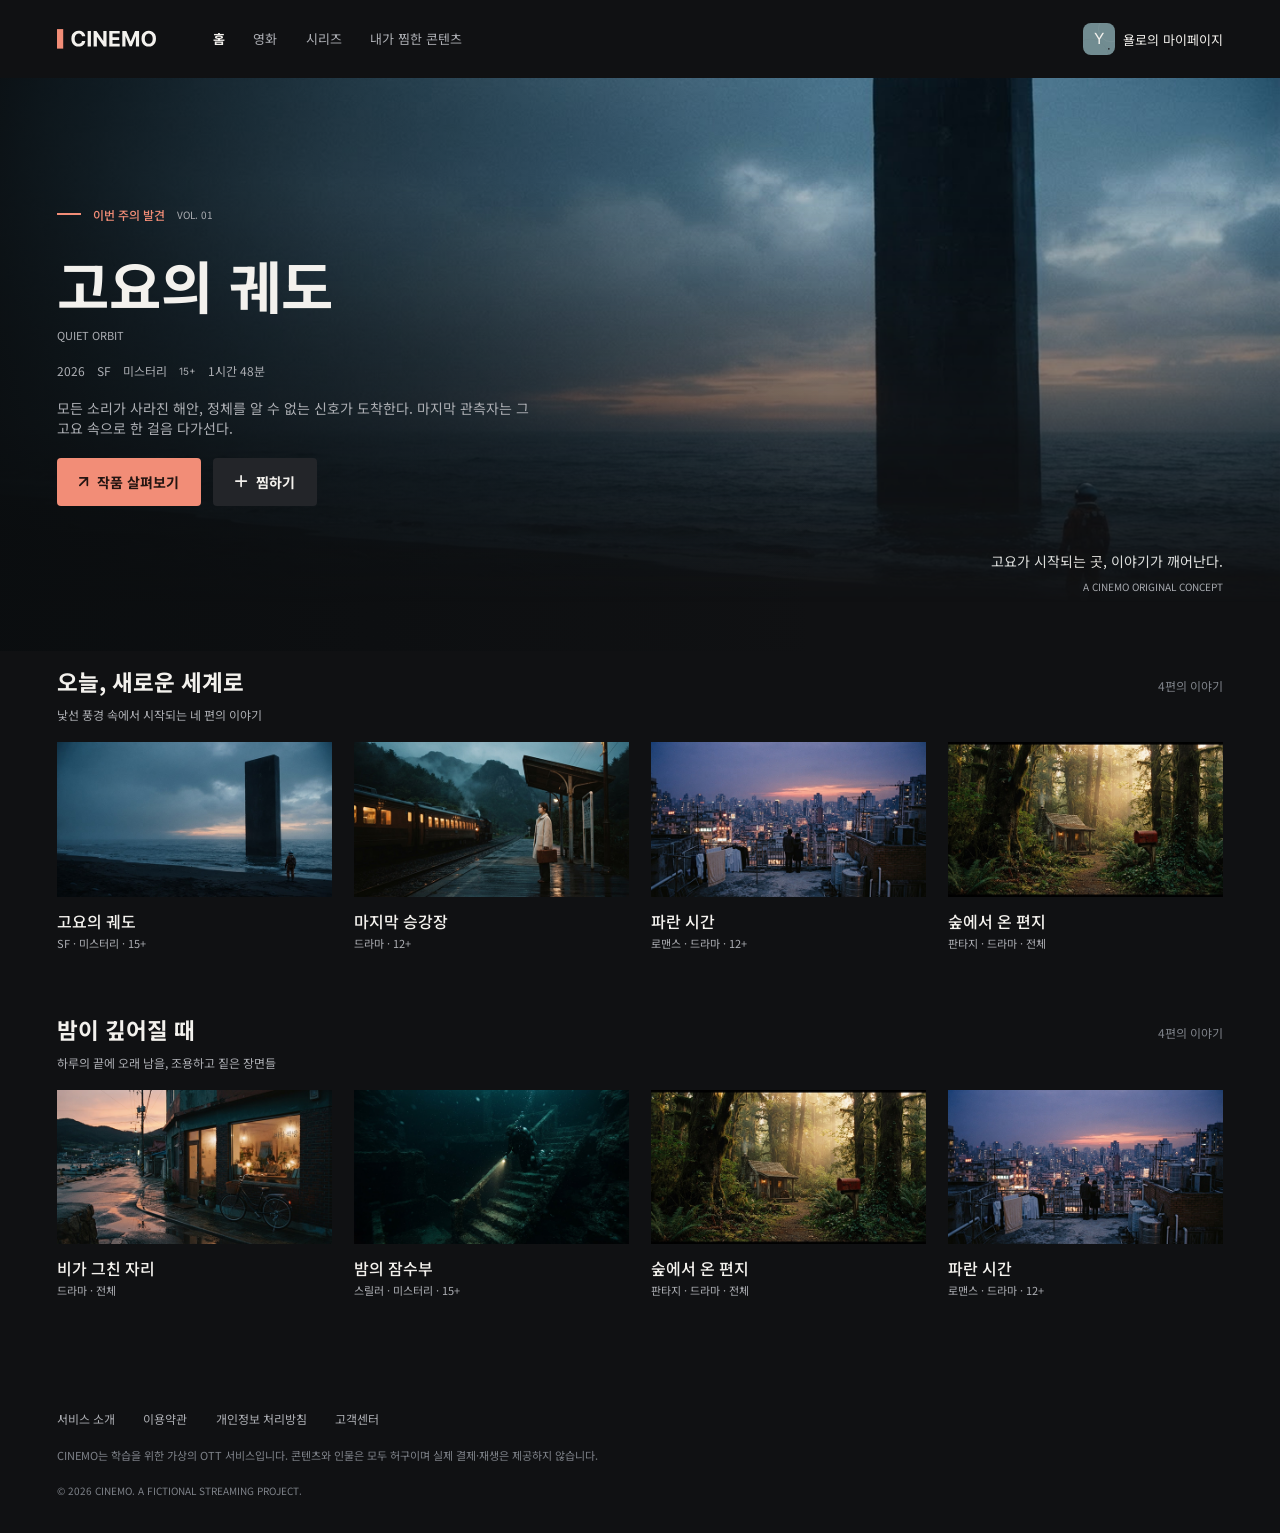
==== commit d47897f7: "홈 전체 수정" ====
--- a/index.html
+++ b/index.html
@@ -5,82 +5,61 @@
     <meta name="viewport" content="width=device-width, initial-scale=1.0" />
     <link rel="stylesheet" href="styles/reset.css" />
     <link rel="stylesheet" href="styles/index.css" />
-    <!-- Inter font -->
-    <link rel="preconnect" href="https://fonts.googleapis.com" />
-    <link rel="preconnect" href="https://fonts.gstatic.com" crossorigin />
-    <link
-      href="https://fonts.googleapis.com/css2?family=Inter:ital,opsz,wght@0,14..32,100..900;1,14..32,100..900&display=swap"
-      rel="stylesheet"
-    />
-    <!-- Noto Sans font -->
-    <link rel="preconnect" href="https://fonts.googleapis.com" />
-    <link rel="preconnect" href="https://fonts.gstatic.com" crossorigin />
-    <link
-      href="https://fonts.googleapis.com/css2?family=Noto+Sans+KR:wght@100..900&display=swap"
-      rel="stylesheet"
-    />
-    <title>Home</title>
+    <title>CINEMO - 홈</title>
   </head>
   <body>
     <!-- Header -->
     <header class="header">
-      <!-- Home icon -->
-      <a href="index.html" class="home-icon" aria-label="CINEMO home">
+      <!-- Home link-->
+      <a href="index.html" class="home-link">
         <svg
-          width="7"
-          height="22"
-          viewBox="0 0 7 22"
+          viewBox="0 0 113 29"
           fill="none"
           xmlns="http://www.w3.org/2000/svg"
         >
-          <rect width="7" height="22" fill="#F28D77" />
-        </svg>
-        <svg
-          width="96"
-          height="18"
-          viewBox="0 0 96 18"
-          fill="none"
-          xmlns="http://www.w3.org/2000/svg"
-        >
-          <path
-            d="M15.7074 6.34943H11.9745C11.9063 5.86647 11.7671 5.43749 11.5568 5.06249C11.3466 4.68181 11.0767 4.35795 10.7472 4.0909C10.4176 3.82386 10.037 3.61931 9.60514 3.47727C9.179 3.33522 8.71593 3.2642 8.21593 3.2642C7.31252 3.2642 6.52559 3.48863 5.85514 3.93749C5.18468 4.38068 4.6648 5.0284 4.29548 5.88068C3.92616 6.72727 3.7415 7.75568 3.7415 8.9659C3.7415 10.2102 3.92616 11.2557 4.29548 12.1023C4.67048 12.9489 5.1932 13.5881 5.86366 14.0199C6.53411 14.4517 7.30968 14.6676 8.19036 14.6676C8.68468 14.6676 9.14207 14.6023 9.56252 14.4716C9.98866 14.3409 10.3665 14.1506 10.696 13.9006C11.0256 13.6449 11.2983 13.3352 11.5142 12.9716C11.7358 12.6079 11.8892 12.1932 11.9745 11.7273L15.7074 11.7443C15.6108 12.5454 15.3693 13.3182 14.983 14.0625C14.6023 14.8011 14.0881 15.4631 13.4404 16.0483C12.7983 16.6278 12.0313 17.0881 11.1392 17.429C10.2529 17.7642 9.25002 17.9318 8.1307 17.9318C6.57389 17.9318 5.18184 17.5795 3.95457 16.875C2.73298 16.1704 1.76707 15.1506 1.05684 13.8153C0.352295 12.4801 2.21729e-05 10.8636 2.21729e-05 8.9659C2.21729e-05 7.06249 0.357977 5.44318 1.07389 4.10795C1.7898 2.77272 2.76139 1.75568 3.98866 1.05681C5.21593 0.352267 6.59661 -6.19888e-06 8.1307 -6.19888e-06C9.14207 -6.19888e-06 10.0796 0.142039 10.9432 0.42613C11.8125 0.710221 12.5824 1.12499 13.2529 1.67045C13.9233 2.21022 14.4688 2.87215 14.8892 3.65624C15.3154 4.44033 15.5881 5.33806 15.7074 6.34943ZM22.0441 0.23863V17.6932H18.3537V0.23863H22.0441ZM39.6797 0.23863V17.6932H36.4922L28.8985 6.70738H28.7706V17.6932H25.0803V0.23863H28.3189L35.853 11.2159H36.0064V0.23863H39.6797ZM42.7287 17.6932V0.23863H54.4901V3.28124H46.4191V7.44034H53.885V10.4829H46.4191V14.6506H54.5242V17.6932H42.7287ZM57.424 0.23863H61.9752L66.782 11.9659H66.9865L71.7933 0.23863H76.3445V17.6932H72.7649V6.33238H72.62L68.103 17.6079H65.6655L61.1485 6.28977H61.0036V17.6932H57.424V0.23863ZM95.4247 8.9659C95.4247 10.8693 95.0639 12.4886 94.3424 13.8239C93.6264 15.1591 92.6492 16.179 91.4105 16.8835C90.1776 17.5824 88.7912 17.9318 87.2514 17.9318C85.7003 17.9318 84.3083 17.5795 83.0753 16.875C81.8424 16.1704 80.8679 15.1506 80.152 13.8153C79.4361 12.4801 79.0781 10.8636 79.0781 8.9659C79.0781 7.06249 79.4361 5.44318 80.152 4.10795C80.8679 2.77272 81.8424 1.75568 83.0753 1.05681C84.3083 0.352267 85.7003 -6.19888e-06 87.2514 -6.19888e-06C88.7912 -6.19888e-06 90.1776 0.352267 91.4105 1.05681C92.6492 1.75568 93.6264 2.77272 94.3424 4.10795C95.0639 5.44318 95.4247 7.06249 95.4247 8.9659ZM91.6833 8.9659C91.6833 7.73295 91.4986 6.69318 91.1293 5.84659C90.7656 4.99999 90.2514 4.35795 89.5867 3.92045C88.9219 3.48295 88.1435 3.2642 87.2514 3.2642C86.3594 3.2642 85.581 3.48295 84.9162 3.92045C84.2514 4.35795 83.7344 4.99999 83.3651 5.84659C83.0014 6.69318 82.8196 7.73295 82.8196 8.9659C82.8196 10.1989 83.0014 11.2386 83.3651 12.0852C83.7344 12.9318 84.2514 13.5739 84.9162 14.0114C85.581 14.4489 86.3594 14.6676 87.2514 14.6676C88.1435 14.6676 88.9219 14.4489 89.5867 14.0114C90.2514 13.5739 90.7656 12.9318 91.1293 12.0852C91.4986 11.2386 91.6833 10.1989 91.6833 8.9659Z"
-            fill="#F3F1ED"
-          />
+          <g clip-path="url(#clip0_2_7727)">
+            <rect y="3.5" width="7" height="22" fill="#F28D77" />
+            <path
+              d="M31.9176 11.6562H28.1847C28.1165 11.1733 27.9773 10.7443 27.767 10.3693C27.5568 9.98864 27.2869 9.66477 26.9574 9.39773C26.6278 9.13068 26.2472 8.92614 25.8153 8.78409C25.3892 8.64205 24.9261 8.57102 24.4261 8.57102C23.5227 8.57102 22.7358 8.79545 22.0653 9.24432C21.3949 9.6875 20.875 10.3352 20.5057 11.1875C20.1364 12.0341 19.9517 13.0625 19.9517 14.2727C19.9517 15.517 20.1364 16.5625 20.5057 17.4091C20.8807 18.2557 21.4034 18.8949 22.0739 19.3267C22.7443 19.7585 23.5199 19.9744 24.4006 19.9744C24.8949 19.9744 25.3523 19.9091 25.7727 19.7784C26.1989 19.6477 26.5767 19.4574 26.9062 19.2074C27.2358 18.9517 27.5085 18.642 27.7244 18.2784C27.946 17.9148 28.0994 17.5 28.1847 17.0341L31.9176 17.0511C31.821 17.8523 31.5795 18.625 31.1932 19.3693C30.8125 20.108 30.2983 20.7699 29.6506 21.3551C29.0085 21.9347 28.2415 22.3949 27.3494 22.7358C26.4631 23.071 25.4602 23.2386 24.3409 23.2386C22.7841 23.2386 21.392 22.8864 20.1648 22.1818C18.9432 21.4773 17.9773 20.4574 17.267 19.1222C16.5625 17.7869 16.2102 16.1705 16.2102 14.2727C16.2102 12.3693 16.5682 10.75 17.2841 9.41477C18 8.07955 18.9716 7.0625 20.1989 6.36364C21.4261 5.65909 22.8068 5.30682 24.3409 5.30682C25.3523 5.30682 26.2898 5.44886 27.1534 5.73295C28.0227 6.01705 28.7926 6.43182 29.4631 6.97727C30.1335 7.51704 30.679 8.17898 31.0994 8.96307C31.5256 9.74716 31.7983 10.6449 31.9176 11.6562ZM38.2543 5.54545V23H34.5639V5.54545H38.2543ZM55.8899 5.54545V23H52.7024L45.1087 12.0142H44.9808V23H41.2905V5.54545H44.5291L52.0632 16.5227H52.2166V5.54545H55.8899ZM58.9389 23V5.54545H70.7003V8.58807H62.6293V12.7472H70.0952V15.7898H62.6293V19.9574H70.7344V23H58.9389ZM73.6342 5.54545H78.1854L82.9922 17.2727H83.1967L88.0035 5.54545H92.5547V23H88.9751V11.6392H88.8303L84.3132 22.9148H81.8757L77.3587 11.5966H77.2138V23H73.6342V5.54545ZM111.635 14.2727C111.635 16.1761 111.274 17.7955 110.553 19.1307C109.837 20.4659 108.859 21.4858 107.621 22.1903C106.388 22.8892 105.001 23.2386 103.462 23.2386C101.911 23.2386 100.518 22.8864 99.2855 22.1818C98.0526 21.4773 97.0781 20.4574 96.3622 19.1222C95.6463 17.7869 95.2884 16.1705 95.2884 14.2727C95.2884 12.3693 95.6463 10.75 96.3622 9.41477C97.0781 8.07955 98.0526 7.0625 99.2855 6.36364C100.518 5.65909 101.911 5.30682 103.462 5.30682C105.001 5.30682 106.388 5.65909 107.621 6.36364C108.859 7.0625 109.837 8.07955 110.553 9.41477C111.274 10.75 111.635 12.3693 111.635 14.2727ZM107.893 14.2727C107.893 13.0398 107.709 12 107.339 11.1534C106.976 10.3068 106.462 9.66477 105.797 9.22727C105.132 8.78977 104.354 8.57102 103.462 8.57102C102.57 8.57102 101.791 8.78977 101.126 9.22727C100.462 9.66477 99.9446 10.3068 99.5753 11.1534C99.2116 12 99.0298 13.0398 99.0298 14.2727C99.0298 15.5057 99.2116 16.5455 99.5753 17.392C99.9446 18.2386 100.462 18.8807 101.126 19.3182C101.791 19.7557 102.57 19.9744 103.462 19.9744C104.354 19.9744 105.132 19.7557 105.797 19.3182C106.462 18.8807 106.976 18.2386 107.339 17.392C107.709 16.5455 107.893 15.5057 107.893 14.2727Z"
+              fill="#F3F1ED"
+            />
+          </g>
+          <defs>
+            <clipPath id="clip0_2_7727">
+              <rect width="113" height="29" fill="white" />
+            </clipPath>
+          </defs>
         </svg>
       </a>
 
       <!-- Navigation -->
-      <nav class="nav">
-        <ul class="nav-menu">
-          <li>
-            <a href="index.html" class="nav-link" aria-current="page">홈</a>
-          </li>
-          <li>
-            <a href="#movies" class="nav-link">영화</a>
-          </li>
-          <li>
-            <a href="#series" class="nav-link">시리즈</a>
-          </li>
-          <li>
-            <a href="#like" class="nav-link">내가 찜한 콘텐츠</a>
-          </li>
+      <nav class="header-nav">
+        <ul class="header-nav-list">
+          <li><a href="index.html" class="header-nav-item">홈</a></li>
+          <li><a href="#film" class="header-nav-item">영화</a></li>
+          <li><a href="#series" class="header-nav-item">시리즈</a></li>
+          <li><a href="#like" class="header-nav-item">내가 찜한 콘텐츠</a></li>
         </ul>
       </nav>
 
       <!-- My page link -->
-      <a href="mypage.html" class="mypage-link" aria-label="욜로의 마이페이지">
-        <div class="mypage-icon">Y</div>
-        <span class="mypage-text">욜로의 마이페이지</span>
+      <a href="mypage.html" class="my-page-link">
+        <div>Y</div>
+        <span>욜로의 마이페이지</span>
       </a>
     </header>
 
     <!-- Main -->
     <main class="main">
+      <!-- Page title -->
+      <h1 class="sr-only">CINEMO 홈</h1>
+
       <!-- Hero section -->
       <section class="hero-section">
+        <!-- Hero image -->
         <img
           src="assets/images/Hero quiet-orbit.png"
-          alt="검은 구조물이 바다 위에 서 있는 영화 메인 이미지"
+          alt="고요의 궤도 이미지"
           class="hero-image"
         />
 
@@ -95,7 +74,7 @@
           <!-- Film title -->
           <div class="film-title">
             <h2>고요의 궤도</h2>
-            <p>QUIET ORBIT</p>
+            <span>QUIET ORBIT</span>
           </div>
 
           <!-- Film metadata -->
@@ -113,8 +92,9 @@
             관측자는 그 고요 속으로 한 걸음 다가선다.
           </p>
 
-          <!-- Action buttons -->
-          <div class="action-buttons">
+          <!-- Film actions -->
+          <div class="film-buttons">
+            <!-- First button -->
             <button type="button">
               <svg
                 width="10"
@@ -122,10 +102,9 @@
                 viewBox="0 0 10 10"
                 fill="none"
                 xmlns="http://www.w3.org/2000/svg"
-                aria-hidden="true"
               >
                 <path
-                  d="M8.3488 8.34881V0.850006H0.849998M8.3488 0.850006L0.849998 8.34881"
+                  d="M8.34878 8.34881V0.850006H0.849976M8.34878 0.850006L0.849976 8.34881"
                   stroke-width="1.7"
                   stroke-linecap="round"
                   stroke="#241512"
@@ -133,6 +112,8 @@
               </svg>
               작품 살펴보기
             </button>
+
+            <!-- Second button -->
             <button type="button">
               <svg
                 width="13"
@@ -140,7 +121,6 @@
                 viewBox="0 0 13 13"
                 fill="none"
                 xmlns="http://www.w3.org/2000/svg"
-                aria-hidden="true"
               >
                 <path
                   d="M0.850006 6.10061H6.10061M6.10061 6.10061H11.3512M6.10061 6.10061V0.850006M6.10061 6.10061V11.3512"
@@ -155,112 +135,138 @@
         </div>
 
         <!-- Editorial aside -->
-        <aside class="editorial-aside">
+        <div class="editorial-aside">
           <span>고요가 시작되는 곳, 이야기가 깨어난다.</span>
           <span>A CINEMO ORIGINAL CONCEPT</span>
-        </aside>
+        </div>
       </section>
 
-      <!-- Card grid section -->
-      <section class="card-grid-section">
-        <!-- First Card grid article -->
-        <article class="card-grid-article">
-          <!-- Card List header -->
-          <div class="card-list-header">
-            <h3>오늘, 새로운 세계로</h3>
-            <span class="">4편의 이야기</span>
-            <p>낯선 풍경 속에서 시작되는 네 편의 이야기</p>
-          </div>
-
-          <!-- Card list -->
-          <ul class="card-list">
-            <li class="card-item" tabindex="0">
-              <div class="movie-thumb">
-                <img
-                  src="assets/images/Hero quiet-orbit.png"
-                  alt="고요의 궤도"
-                />
-              </div>
-              <h4>고요의 궤도</h4>
-              <p>SF· 미스테리· 15+</p>
-            </li>
-            <li class="card-item" tabindex="0">
-              <div class="movie-thumb">
-                <img
-                  src="assets/images/Image last-platform.png"
-                  alt="마지막 승강장"
-                />
-              </div>
-              <h4>마지막 승강장</h4>
-              <p>드라마· 12+</p>
-            </li>
-            <li class="card-item" tabindex="0">
-              <div class="movie-thumb">
-                <img src="assets/images/Image blue-hour.png" alt="파란 시간" />
-              </div>
-              <h4>파란 시간</h4>
-              <p>로맨스· 드라마· 12+</p>
-            </li>
-            <li class="card-item" tabindex="0">
-              <div class="movie-thumb">
-                <img
-                  src="assets/images/Image forest-letter.png"
-                  alt="숲에서 온 편지"
-                />
-              </div>
-              <h4>숲에서 온 편지</h4>
-              <p>판타지· 드라마· 전체</p>
+      <!-- Film collection section -->
+      <section class="collection-section">
+        <!-- First collection -->
+        <article class="collection-article">
+          <!-- Collection title -->
+          <div class="collection-title">
+            <div>
+              <h3>오늘, 새로운 세계로</h3>
+              <span>4편의 이야기</span>
+            </div>
+            <span>낯선 풍경 속에서 시작되는 네 편의 이야기</span>
+          </div>
+
+          <!-- Collection List -->
+          <ul class="collection-list">
+            <li class="collection-item">
+              <a href="#quiet-orbit">
+                <div class="thumbnail-box">
+                  <img
+                    src="assets/images/Image quiet-orbit.png"
+                    alt="고요의 궤도 이미지"
+                  />
+                </div>
+                <h4>고요의 궤도</h4>
+                <span>SF · 미스터리 · 15+</span>
+              </a>
+            </li>
+            <li class="collection-item">
+              <a href="#last-platform">
+                <div class="thumbnail-box">
+                  <img
+                    src="assets/images/Image last-platform.png"
+                    alt="마지막 승강장 이미지"
+                  />
+                </div>
+                <h4>마지막 승강장</h4>
+                <span>드라마 · 12+</span>
+              </a>
+            </li>
+            <li class="collection-item">
+              <a href="#blue-hour">
+                <div class="thumbnail-box">
+                  <img
+                    src="assets/images/Image blue-hour.png"
+                    alt="파란 시간 이미지"
+                  />
+                </div>
+                <h4>파란 시간</h4>
+                <span>로맨스 · 드라마 · 12+</span>
+              </a>
+            </li>
+            <li class="collection-item">
+              <a href="#forest-letter">
+                <div class="thumbnail-box">
+                  <img
+                    src="assets/images/Image forest-letter.png"
+                    alt="숲에서 온 편지 이미지"
+                  />
+                </div>
+                <h4>숲에서 온 편지</h4>
+                <span>판타지 · 드라마 · 전체</span>
+              </a>
             </li>
           </ul>
         </article>
 
-        <!-- Second Card grid article -->
-        <article class="card-grid-article">
-          <!-- Card List header -->
-          <div class="card-list-header">
-            <h3>밤이 깊어질 때</h3>
-            <span class="">4편의 이야기</span>
-            <p>하루의 끝에 오래 남을, 조용하고 짙은 장면들</p>
-          </div>
-
-          <!-- Card list -->
-          <ul class="card-list">
-            <li class="card-item" tabindex="0">
-              <div class="movie-thumb">
-                <img
-                  src="assets/images/Image after-rain.png"
-                  alt="비가 그친 자리"
-                />
-              </div>
-              <h4>비가 그친 자리</h4>
-              <p>드라마· 전체</p>
-            </li>
-            <li class="card-item" tabindex="0">
-              <div class="movie-thumb">
-                <img
-                  src="assets/images/Image night-diver.png"
-                  alt="밤의 잠수부"
-                />
-              </div>
-              <h4>밤의 잠수부</h4>
-              <p>스릴러· 미스테· 15 +</p>
-            </li>
-            <li class="card-item" tabindex="0">
-              <div class="movie-thumb">
-                <img
-                  src="assets/images/Image forest-letter.png"
-                  alt="숲에서 온 편지"
-                />
-              </div>
-              <h4>숲에서 온 편지</h4>
-              <p>판타지· 드라마· 전체</p>
-            </li>
-            <li class="card-item" tabindex="0">
-              <div class="movie-thumb">
-                <img src="assets/images/Image blue-hour.png" alt="파란 시간" />
-              </div>
-              <h4>파란 시간</h4>
-              <p>로맨스· 드라마· 12+</p>
+        <!-- Second collection -->
+        <article class="collection-article">
+          <!-- Collection title -->
+          <div class="collection-title">
+            <div>
+              <h3>밤이 깊어질 때</h3>
+              <span>4편의 이야기</span>
+            </div>
+            <span>하루의 끝에 오래 남을, 조용하고 짙은 장면들</span>
+          </div>
+
+          <!-- Collection List -->
+          <ul class="collection-list">
+            <li class="collection-item">
+              <a href="#after-rain">
+                <div class="thumbnail-box">
+                  <img
+                    src="assets/images/Image after-rain.png"
+                    alt="비가 그친 자리 이미지"
+                  />
+                </div>
+                <h4>비가 그친 자리</h4>
+                <span>드라마 · 전체</span>
+              </a>
+            </li>
+            <li class="collection-item">
+              <a href="#night-diver">
+                <div class="thumbnail-box">
+                  <img
+                    src="assets/images/Image night-diver.png"
+                    alt="밤의 잠수부 이미지"
+                  />
+                </div>
+                <h4>밤의 잠수부</h4>
+                <span>스릴러 · 미스터리 · 15+</span>
+              </a>
+            </li>
+            <li class="collection-item">
+              <a href="#forest-letter">
+                <div class="thumbnail-box">
+                  <img
+                    src="assets/images/Image forest-letter.png"
+                    alt="숲에서 온 편지 이미지"
+                  />
+                </div>
+                <h4>숲에서 온 편지</h4>
+                <span>판타지 · 드라마 · 전체</span>
+              </a>
+            </li>
+            <li class="collection-item">
+              <a href="#blue-hour">
+                <div class="thumbnail-box">
+                  <img
+                    src="assets/images/Image blue-hour.png"
+                    alt="파란 시간 이미지"
+                  />
+                </div>
+                <h4>파란 시간</h4>
+                <span>로맨스 · 드라마 · 12+</span>
+              </a>
             </li>
           </ul>
         </article>
@@ -269,21 +275,26 @@
 
     <!-- Footer -->
     <footer class="footer">
-      <div>
-        <ul>
-          <li tabindex="0">서비스 소개</li>
-          <li tabindex="0">이용약관</li>
-          <li tabindex="0">개인정보 처리방침</li>
-          <li tabindex="0">고객센터</li>
+      <!-- Footer navigation -->
+      <nav>
+        <ul class="footer-nav-list">
+          <li><a href="#서비스-소개">서비스 소개</a></li>
+          <li><a href="#이용약관">이용약관</a></li>
+          <li><a href="#개인정보-처리방침">개인정보 처리방침</a></li>
+          <li><a href="#고객센터">고객센터</a></li>
         </ul>
-        <p class="footer-notice">
-          CINEMO는 학습을 위한 가상의 OTT 서비스 입니다. 콘텐츠의 인물은 모두
-          허구 이며 실제 결제·재생은 제공하지 않습니다.
-        </p>
-        <p class="footer-2026cinemo">
-          &copy; 2026 CINEMO. A FICTIONAL STREAMING PROJECT.
-        </p>
-      </div>
+      </nav>
+
+      <!-- Footer notice -->
+      <p class="footer-notice">
+        CINEMO는 학습을 위한 가상의 OTT 서비스입니다. 콘텐츠와 인물은 모두
+        허구이며 실제 결제·재생은 제공하지 않습니다.
+      </p>
+
+      <!-- Copyright -->
+      <span class="copyright"
+        >&copy; 2026 CINEMO. A FICTIONAL STREAMING PROJECT.</span
+      >
     </footer>
   </body>
 </html>
--- a/styles/index.css
+++ b/styles/index.css
@@ -1,4 +1,6 @@
 @charset "UTF-8";
+@import url("https://fonts.googleapis.com/css2?family=Noto+Sans+KR:wght@100..900&display=swap");
+@import url("https://fonts.googleapis.com/css2?family=Inter:ital,opsz,wght@0,14..32,100..900;1,14..32,100..900&display=swap");
 
 /* CSS 변수 */
 :root {
@@ -14,18 +16,55 @@
 
 /* 기본 스타일 */
 body {
-  width: 100%;
   max-width: 1440px;
   min-width: 320px;
   margin: 0 auto;
-  background-color: var(--color-background, #101113);
-
-  font-family: "Noto Sans KR", sans-serif;
-}
-
-/*======================================================
-  Header 영역
-======================================================*/
+  background-color: var(--color-background);
+
+  font:
+    clamp(13px, 0.97vw, 14px) "Noto Sans KR",
+    sans-serif;
+  color: var(--color-secondary);
+}
+
+/* 스크린에서 제외 */
+.sr-only {
+  position: absolute;
+  width: 1px;
+  height: 1px;
+  padding: 0;
+  margin: -1px;
+  overflow: hidden;
+  clip: rect(0, 0, 0, 0);
+  white-space: nowrap;
+  border: 0;
+}
+
+/* 아웃라인 제거 */
+a:focus-visible,
+button:focus-visible {
+  outline: none;
+}
+
+/* 스크롤 바 */
+.collection-list::-webkit-scrollbar {
+  height: 3px;
+}
+
+.collection-list::-webkit-scrollbar-track {
+  background: #232529;
+}
+
+.collection-list::-webkit-scrollbar-thumb {
+  background: #7e8289;
+}
+
+.collection-list::-webkit-scrollbar-button {
+  display: none;
+}
+
+/* ============================== */
+
 /* Header */
 .header {
   position: fixed;
@@ -36,85 +75,98 @@
   align-items: center;
   justify-content: space-between;
 
-  width: clamp(320px, 100vw, 1440px);
+  width: 100vw;
+  max-width: 1440px;
+  min-width: 320px;
   height: clamp(72px, 6.11vw, 88px);
   padding: 0 clamp(24px, 4.44vw, 64px);
   background-color: var(--color-background, #101113);
-
-  font-size: clamp(13px, 0.97vw, 14px);
-}
-
-/* Home icon */
-.home-icon {
+}
+
+/* Home link */
+.home-link {
+  display: block;
+}
+
+.home-link svg {
+  width: auto;
+  height: clamp(23px, 2.01vw, 29px);
+}
+
+/* My page link */
+.my-page-link {
   display: flex;
   align-items: center;
   gap: 8px;
-
-  width: clamp(93px, 7.85vw, 113px);
-}
-
-/* Navigation */
-.nav {
-  position: absolute;
-  top: 100%;
-  left: 0;
-
-  width: 100%;
-  padding: 0 24px;
-  background-color: var(--color-background, #101113);
-}
-
-/* Navigation menu */
-.nav-menu {
-  display: flex;
-  gap: clamp(24px, 2.22vw, 32px);
-}
-
-/* Navigation link */
-.nav-link {
-  display: block;
-
-  line-height: 48px;
-  color: var(--color-secondary, #acaeb3);
-
-  transition: var(--transition-text-color, color 200ms ease-in-out);
-}
-
-.nav-link[aria-current="page"] {
-  font-weight: bold;
-  color: var(--color-text, #f3f1ed);
-}
-
-.nav-link:focus-visible {
-  color: var(--color-text, #f3f1ed);
-}
-
-/* My page link icon */
-.mypage-icon {
+}
+
+/* My page link - icon */
+.my-page-link div {
   width: 32px;
   height: 32px;
   border-radius: 8px;
   background: url("../assets/images/Avatar-y.svg") center / cover;
 
-  font-family: "Inter", sans-serif;
-  font-size: 15.36px;
-  line-height: 32px;
+  font:
+    15.36px/32px "Inter",
+    sans-serif;
   text-align: center;
   color: var(--color-text, #f3f1ed);
 }
 
-/* My page link text */
-.mypage-text {
+/* My page link - text */
+.my-page-link span {
   display: none;
-  transition: var(--transition-text-color, color 200ms ease-in-out);
-}
-
-/*======================================================
-  Main 영역
-======================================================*/
+}
+
+/* Navigation */
+.header-nav {
+  position: absolute;
+  top: 100%;
+  left: 0;
+
+  width: 100%;
+  padding: 0px 24px;
+  border-bottom: var(--color-border, #303237) 1px solid;
+  background-color: var(--color-background, #101113);
+}
+
+/* Navigation - List */
+.header-nav-list {
+  display: flex;
+  gap: clamp(24px, 2.22vw, 32px);
+}
+
+/* Navigation - item */
+.header-nav-item {
+  line-height: 48px;
+}
+
+.header-nav-list a {
+  transition: var(--transition-text-color);
+}
+
+.header-nav-list a:focus-visible {
+  color: var(--color-accent, #f28d77);
+}
+
+.header-nav-list :first-child a {
+  font-weight: bold;
+  color: var(--color-text, #f3f1ed);
+}
+
+.header-nav-list :first-child a:focus-visible {
+  color: var(--color-accent, #f28d77);
+}
+
+/* ============================== */
+
+/* Main */
 .main {
   padding-top: clamp(72px, 6.11vw, 88px);
 }
+
+/* ============================== */
 
 /* Hero section */
 .hero-section {
@@ -132,7 +184,7 @@
   top: 0;
   left: 0;
 
-  width: 100%;
+  width: auto;
   height: clamp(390px, 40.97vw, 590px);
 
   object-fit: cover;
@@ -160,9 +212,8 @@
   left: 36px;
 
   display: flex;
+  align-items: center;
   gap: 12px;
-
-  line-height: 14px;
 }
 
 .editorial-label::before {
@@ -177,49 +228,44 @@
   background-color: var(--color-accent, #f28d77);
 }
 
-.editorial-label > span:nth-child(1) {
+.editorial-label span:nth-child(1) {
   font-size: 12px;
   font-weight: 500;
   color: var(--color-accent, #f28d77);
 }
 
-.editorial-label > span:nth-child(2) {
+.editorial-label span:nth-child(2) {
   font-size: 10px;
-  color: var(--color-secondary, #acaeb3);
 }
 
 /* Film title */
-.film-title > h2 {
-  margin-bottom: 8px;
-
-  font-size: 40px;
+.film-title h2 {
+  font-size: clamp(40px, 4.44vw, 64px);
   font-weight: bold;
   color: var(--color-text, #f3f1ed);
-  line-height: 48px;
-}
-
-.film-title > p {
+}
+
+.film-title span {
   font-size: 11px;
-  color: var(--color-secondary, #acaeb3);
-  line-height: 13px;
 }
 
 /* Film metadata */
 .film-metadata {
   display: flex;
+  align-items: center;
   gap: 12px;
+
   font-size: 12px;
-  color: var(--color-secondary, #acaeb3);
   line-height: 14px;
 }
 
-.film-metadata > span:nth-child(1),
-.film-metadata > span:nth-child(2) {
+.film-metadata span:nth-child(1),
+.film-metadata span:nth-child(2) {
   position: relative;
 }
 
-.film-metadata > span:nth-child(1)::after,
-.film-metadata > span:nth-child(2)::after {
+.film-metadata span:nth-child(1)::after,
+.film-metadata span:nth-child(2)::after {
   position: absolute;
   top: 50%;
   left: calc(100% + 5px);
@@ -229,10 +275,9 @@
   width: 2px;
   height: 2px;
   border-radius: 50%;
-  background-color: var(--color-secondary, #acaeb3);
-}
-
-.film-metadata > span:nth-child(4) {
+}
+
+.film-metadata span:nth-child(4) {
   font-family: "Inter", sans-serif;
   font-size: 10px;
 }
@@ -240,16 +285,16 @@
 /* Synopsis */
 .synopsis {
   font-size: 14px;
-  color: var(--color-secondary, #acaeb3);
-}
-
-/* Action buttons */
-.action-buttons {
+  word-break: keep-all;
+}
+
+/* Film buttons */
+.film-buttons {
   display: flex;
   gap: 12px;
 }
 
-.action-buttons > button {
+.film-buttons button {
   display: flex;
   align-items: center;
   gap: 8px;
@@ -259,16 +304,23 @@
   border-radius: 4px;
 
   font-size: 14px;
-}
-
-.action-buttons > button:nth-child(1) {
+
+  transition: transform 200ms ease-in-out;
+}
+
+.film-buttons button:focus-visible {
+  transform: scale(1.05);
+}
+
+.film-buttons button:nth-child(1) {
   background-color: var(--color-accent, #f28d77);
   font-weight: bold;
   color: #241512;
 }
 
-.action-buttons > button:nth-child(2) {
+.film-buttons button:nth-child(2) {
   background-color: #232529;
+  font-weight: bold;
   color: var(--color-text, #f3f1ed);
 }
 
@@ -277,290 +329,215 @@
   display: none;
 }
 
-/*======================================================
-  card-section (영화카드)
-  [수정사항]
-  max-width 삭제(body 속성에 설정해놓음)
-======================================================*/
-/* Card grid article */
-.card-grid-article {
-  margin: 0 auto;
-  padding: 48px 64px 0;
-  scrollbar-width: 3px;
-  scrollbar-color: var(--border-color, #7e8289) transparent;
-}
-
-/* Card list header */
-.card-list-header {
-  position: relative;
-  margin-bottom: 24px;
-}
-
-.card-list-header h3 {
-  font-size: 24px;
+/* ============================== */
+/* Collection-section */
+.collection-section {
+  padding: clamp(8px, 1.11vw, 16px) clamp(24px, 4.44vw, 64px)
+    clamp(40px, 4.44vw, 64px);
+  border-bottom: var(--color-border, #303237);
+  overflow: auto;
+}
+
+/* Collection article */
+.collection-article:first-child {
+  padding-bottom: clamp(36px, 3.33vw, 48px);
+}
+
+/* Collection title */
+.collection-title {
+  padding-bottom: clamp(18px, 1.39vw, 20px);
+}
+
+.collection-title > div {
+  display: flex;
+  align-items: center;
+  justify-content: space-between;
+}
+
+.collection-title > div > h3 {
+  padding-bottom: 8px;
+
+  font-size: clamp(20px, 1.76vw, 24px);
   font-weight: bold;
   color: var(--color-text, #f3f1ed);
-  margin-bottom: 8px;
-  padding: 0;
-}
-
-/* 4편의 이야기 */
-.card-list-header span {
-  position: absolute;
-  top: 4px;
-  right: 0;
-  padding-right: 0;
+}
+
+.collection-title > div > span {
+  display: none;
+}
+
+.collection-title > span {
   font-size: 12px;
-  color: #7e8289;
-}
-
-.card-list-header p {
-  font-size: 12px;
-  padding: 0;
-  color: var(--color-secondary, #acaeb3);
-}
-
-/* Card List */
-.card-list {
-  list-style: none;
-  padding: 6px 5px 48px 5px;
-  margin: 0;
-  display: flex;
-  gap: 24px;
+}
+
+/* Collection list */
+.collection-list {
+  display: flex;
+  gap: clamp(16px, 1.67vw, 24px);
+
+  padding-bottom: 18px;
   overflow-x: auto;
 }
 
-/* Card item */
-.card-item {
-  flex: 0 0 calc((100% - 72px) / 4);
+/* Collection item */
+.collection-item {
+  max-width: 310px;
   min-width: 240px;
 }
 
-/* Movie thumbnail */
-.movie-thumb {
-  width: 100%;
-  aspect-ratio: 16 / 9;
-  border-radius: 4px;
-  overflow: hidden;
-  margin-bottom: 12px;
-}
-
-.movie-thumb img {
-  width: 100%;
-  height: 100%;
-  object-fit: cover;
-  transition: transform 0.3s ease;
-}
-.card-item:hover .movie-thumb img {
-  transform: scale(1.05);
-}
-
-/* Card title and explain */
-.card-item h4 {
+/* Collection item - title */
+.collection-item h4 {
   font-size: 16px;
   font-weight: 500;
   color: var(--color-text, #f3f1ed);
-  margin-bottom: 4px;
-}
-
-.card-item p {
+
+  transition: var(--transition-text-color);
+}
+
+.collection-item a:focus-visible h4 {
+  color: var(--color-accent, #f28d77);
+}
+
+.collection-item span {
   font-size: 11px;
-  font-weight: 400;
-  color: var(--color-secondary, #acaeb3);
-}
-
-/*=====================
-     footer
-=======================*/
+}
+
+/* Thumbnail box */
+.thumbnail-box {
+  padding-bottom: 12px;
+  overflow: hidden;
+}
+
+/* Thumnail image */
+.thumbnail-box img {
+  transform-origin: center;
+  transition: transform 200ms ease-in-out;
+}
+
+.collection-item a:focus-visible img {
+  transform: scale(1.05);
+}
+
+/* ============================== */
+
+/* Footer */
 .footer {
-  /* margin-top:; */
-  padding: 40px 64px;
-}
-
-.footer div {
-  margin: 0 auto;
-}
-
-/*푸터 메뉴 목록*/
-.footer ul {
-  display: flex;
-  gap: 32px;
-  margin-bottom: 20px;
+  display: flex;
+  flex-direction: column;
+  gap: 20px;
+  padding: clamp(32px, 2.78vw, 40px) clamp(24px, 4.44vw, 64px);
+}
+
+/* Footer navigation list */
+.footer-nav-list {
+  display: flex;
+  gap: clamp(20px, 2.22vw, 32px);
+
   font-size: 12px;
-  color: var(--color-secondary);
-  cursor: pointer;
-  transition: color 0.2s ease;
-}
-
-.footer ul li:hover {
-  color: var(--color-text);
-}
-
-/* 푸터 안내 및 문구*/
+}
+
+/* Footer navigation item */
+.footer-nav-list li a {
+  transition: var(--transition-text-color);
+}
+
+.footer-nav-list li a:focus-visible {
+  color: var(--color-accent, #f28d77);
+}
+
+/* Footer notice */
 .footer-notice {
   font-size: 11px;
   color: #7e8289;
-  margin-bottom: 20px;
-}
-
-.footer-2026cinemo {
+  word-break: keep-all;
+}
+
+/* Copyright */
+.copyright {
   font-size: 10px;
   color: #7e8289;
 }
 
-/*tap 포커스*/
-a:focus-visible,
-button:focus-visible,
-.card-item:focus-visible,
-.footer ul a:focus-visible,
-.footer ul li:focus-visible {
-  outline: 2px solid var(--color-secondary);
-  outline-offset: 4px;
-  border-radius: 4px;
-}
-
-/*===============================
-      반응형
-=================================*/
-@media (max-width: 768px) {
-  .card-grid-section {
-    padding-top: 8px;
-    padding-left: 24;
-    padding-right: 0;
-    margin-bottom: 40px;
-  }
-  .card-grid-article {
-    padding: 8px 0 40px 24px;
-    margin-bottom: 36px;
-    margin-bottom: 40px;
-  }
-
-  .card-list-header {
-    margin-bottom: 16px;
-  }
-  .card-list {
-    gap: 16px;
-    overflow-x: auto;
-    padding-bottom: 18px;
-  }
-  .card-list::-webkit-scrollbar {
-    height: 3px;
-  }
-
-  .card-item {
-    flex: 0 0 calc((100% - 72px) / 4);
-    min-width: 240px;
-    scroll-snap-align: start;
-  }
-  .card-list-header span {
-    display: none;
-  }
-  .card-list-header p {
+/* ============================== */
+
+/* Hover가 가능한 기기들의 hover */
+@media (hover: hover) {
+  /* Header navigation, Footer navigation */
+  .header-nav-list li a:hover,
+  .footer-nav-list li a:hover {
+    color: var(--color-accent, #f28d77);
+  }
+
+  /* My page link - text */
+  .my-page-link:hover span {
+    color: var(--color-accent, #f28d77);
+  }
+
+  .film-buttons button:hover {
+    transform: scale(1.05);
+  }
+
+  /* Film collection */
+  .collection-item:hover h4 {
+    color: var(--color-accent, #f28d77);
+  }
+
+  .collection-item:hover img {
+    transform: scale(1.05);
+  }
+}
+
+/* ============================== */
+
+/* 미디어 쿼리 */
+
+@media (max-width: 350px) {
+  /* Footer navigation list */
+  .footer-nav-list {
+    display: flex;
+    flex-direction: column;
+    align-items: center;
+    gap: clamp(20px, 2.22vw, 32px);
+
     font-size: 12px;
-    color: var(--text-secondary, #acaeb3);
-    margin-top: 8px;
-  }
-
-  .card-item {
-    flex: 0 0 75%;
-    max-width: 260px;
-    min-width: 200px;
-  }
-
-  /*이미지*/
-  .movie-thumb {
-    width: 100%;
-    aspect-ratio: 16 / 9;
-  }
-  .movie-thumb img {
-    width: 100%;
-    height: 100%;
-    object-fit: cover;
-  }
-
-  /* 푸터*/
-  .footer {
-    padding: 24px 32px;
-    border-top: 1px solid var(--border-color, #303237);
-  }
-
-  .footer ul {
-    display: flex;
-    flex-wrap: wrap;
-    gap: 12px 16px;
-    padding: 0;
-    margin-bottom: 20px;
-    list-style: none;
-  }
-
-  .footer ul li {
-    font-size: 12px;
-    white-space: nowrap;
-  }
-
-  .footer-notice {
-    font-size: 11px;
+  }
+
+  /* Footer notice, Copyright */
+  .footer-notice,
+  .copyright {
+    text-align: center;
     word-break: keep-all;
   }
-  .footer-2026cinemo {
-    font-size: 10px;
-  }
-}
-
-/*======================================================
-  Hover 기능
-======================================================*/
-/* hover가 가능한 기기의 hover */
-@media (hover: hover) {
-  /* My page link text */
-  .mypage-link:hover > span {
-    color: var(--color-accent, #f28d77);
-  }
-
-  /* Navigation item */
-  .nav-link:hover {
-    color: var(--color-text, #f3f1ed);
-  }
-}
-
-/*======================================================
-  반응형
-======================================================*/
-/* 화면 너비가 768px 이상일때 */
+}
+
 @media (min-width: 768px) {
   /* Header */
   .header {
     justify-content: flex-start;
-    gap: clamp(0px, 3.98vw, 56px);
+    gap: 56px;
   }
 
   /* Navigation */
-  .nav {
+  .header-nav {
     position: static;
     flex: 1;
-
     width: auto;
-    padding: 0;
-  }
-
-  /* My page link */
-  .mypage-link {
-    display: flex;
-    align-items: center;
-    gap: 8px;
-  }
-
-  /* My page link text */
-  .mypage-text {
+    padding: 0px;
+    border: none;
+  }
+
+  /* My page link - text */
+  .my-page-link span {
     display: inline;
     color: var(--color-text, #f3f1ed);
-  }
-
-  .mypage-link:focus-visible > span {
+    transition: var(--transition-text-color);
+  }
+
+  .my-page-link:focus-visible span {
     color: var(--color-accent, #f28d77);
   }
 
-  /* ------------------------------ */
+  /* ============================== */
 
   /* Hero section */
   .hero-section {
@@ -593,14 +570,20 @@
   }
 
   .editorial-aside > span:nth-child(1) {
-    margin-top: auto;
-    margin-bottom: 8px;
+    padding-bottom: 8px;
     font-size: 14px;
     color: var(--color-text, #f3f1ed);
   }
 
   .editorial-aside > span:nth-child(2) {
     font-size: 10px;
-    color: var(--color-secondary, #acaeb3);
-  }
-}
+  }
+
+  /* ============================== */
+
+  .collection-title > div > span {
+    display: inline;
+    font-size: 12px;
+    color: #7e8289;
+  }
+}
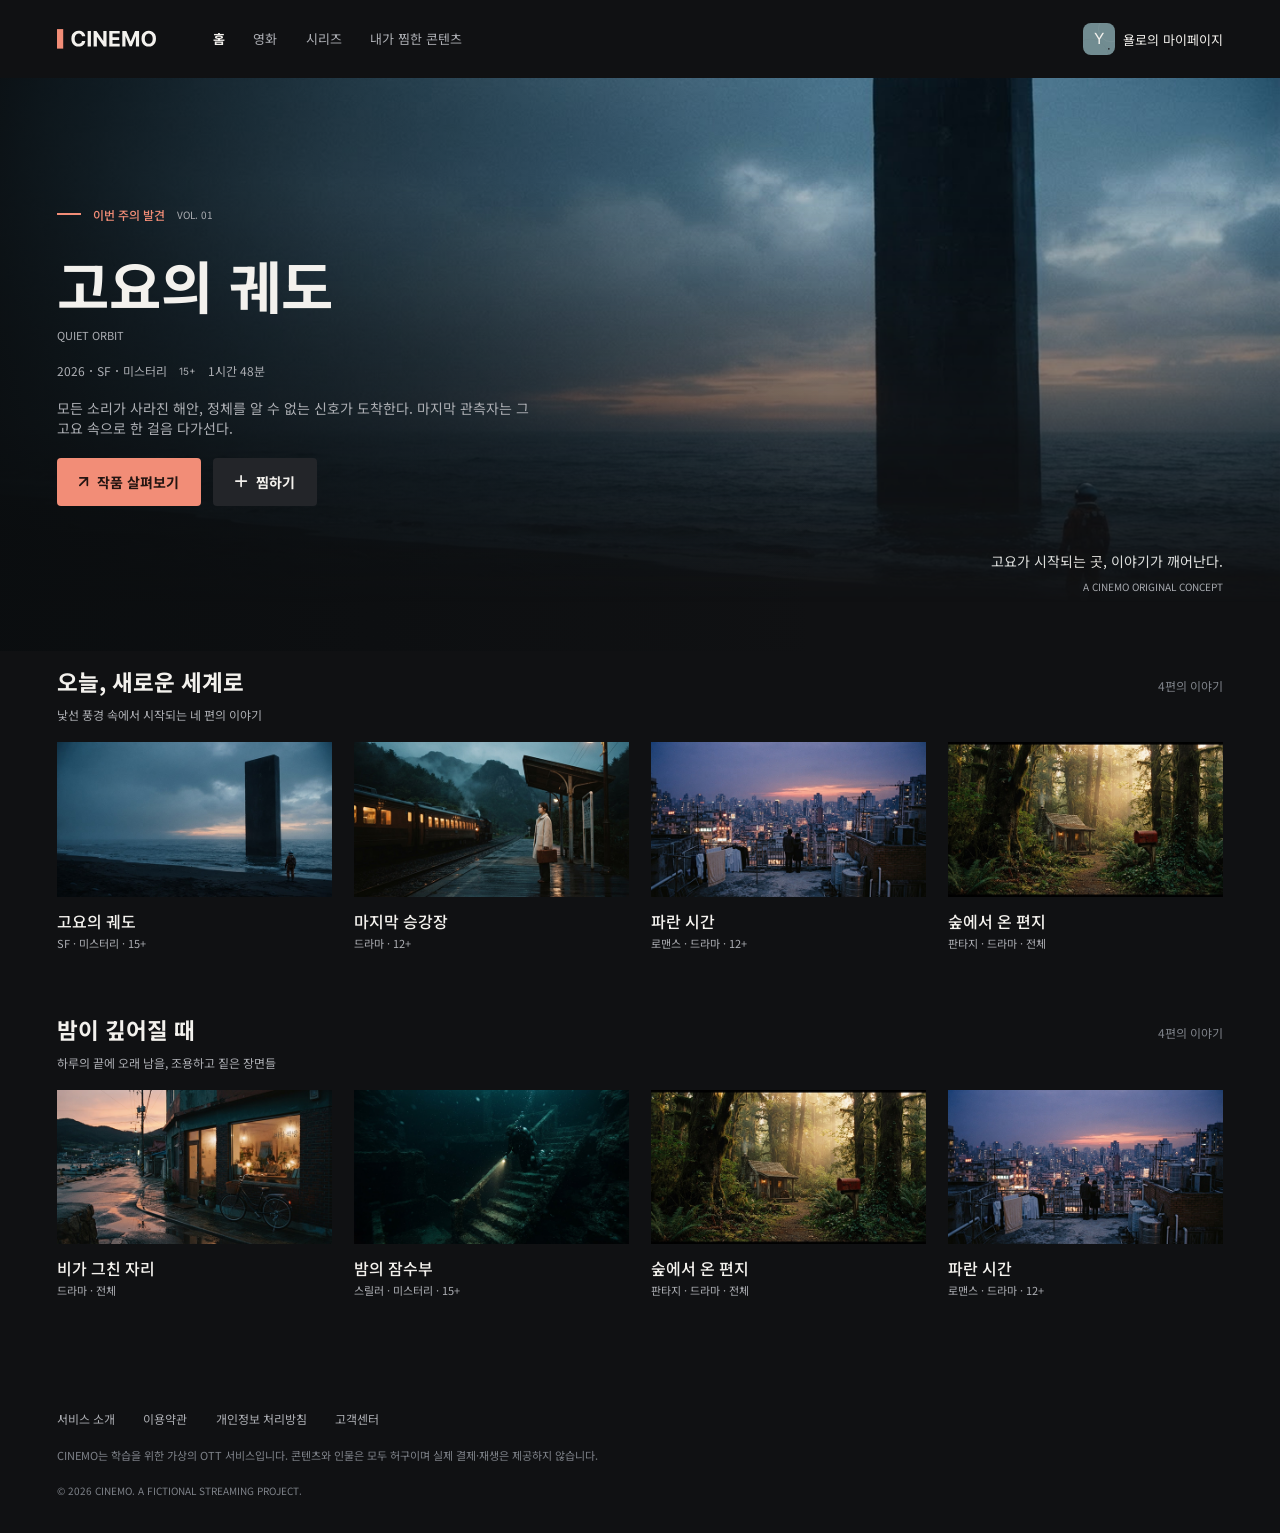
==== commit 128de37d: "홈 리팩토링" ====
--- a/index.html
+++ b/index.html
@@ -11,26 +11,28 @@
     <!-- Header -->
     <header class="header">
       <!-- Home link-->
-      <a href="index.html" class="home-link">
-        <svg
-          viewBox="0 0 113 29"
-          fill="none"
-          xmlns="http://www.w3.org/2000/svg"
-        >
-          <g clip-path="url(#clip0_2_7727)">
-            <rect y="3.5" width="7" height="22" fill="#F28D77" />
-            <path
-              d="M31.9176 11.6562H28.1847C28.1165 11.1733 27.9773 10.7443 27.767 10.3693C27.5568 9.98864 27.2869 9.66477 26.9574 9.39773C26.6278 9.13068 26.2472 8.92614 25.8153 8.78409C25.3892 8.64205 24.9261 8.57102 24.4261 8.57102C23.5227 8.57102 22.7358 8.79545 22.0653 9.24432C21.3949 9.6875 20.875 10.3352 20.5057 11.1875C20.1364 12.0341 19.9517 13.0625 19.9517 14.2727C19.9517 15.517 20.1364 16.5625 20.5057 17.4091C20.8807 18.2557 21.4034 18.8949 22.0739 19.3267C22.7443 19.7585 23.5199 19.9744 24.4006 19.9744C24.8949 19.9744 25.3523 19.9091 25.7727 19.7784C26.1989 19.6477 26.5767 19.4574 26.9062 19.2074C27.2358 18.9517 27.5085 18.642 27.7244 18.2784C27.946 17.9148 28.0994 17.5 28.1847 17.0341L31.9176 17.0511C31.821 17.8523 31.5795 18.625 31.1932 19.3693C30.8125 20.108 30.2983 20.7699 29.6506 21.3551C29.0085 21.9347 28.2415 22.3949 27.3494 22.7358C26.4631 23.071 25.4602 23.2386 24.3409 23.2386C22.7841 23.2386 21.392 22.8864 20.1648 22.1818C18.9432 21.4773 17.9773 20.4574 17.267 19.1222C16.5625 17.7869 16.2102 16.1705 16.2102 14.2727C16.2102 12.3693 16.5682 10.75 17.2841 9.41477C18 8.07955 18.9716 7.0625 20.1989 6.36364C21.4261 5.65909 22.8068 5.30682 24.3409 5.30682C25.3523 5.30682 26.2898 5.44886 27.1534 5.73295C28.0227 6.01705 28.7926 6.43182 29.4631 6.97727C30.1335 7.51704 30.679 8.17898 31.0994 8.96307C31.5256 9.74716 31.7983 10.6449 31.9176 11.6562ZM38.2543 5.54545V23H34.5639V5.54545H38.2543ZM55.8899 5.54545V23H52.7024L45.1087 12.0142H44.9808V23H41.2905V5.54545H44.5291L52.0632 16.5227H52.2166V5.54545H55.8899ZM58.9389 23V5.54545H70.7003V8.58807H62.6293V12.7472H70.0952V15.7898H62.6293V19.9574H70.7344V23H58.9389ZM73.6342 5.54545H78.1854L82.9922 17.2727H83.1967L88.0035 5.54545H92.5547V23H88.9751V11.6392H88.8303L84.3132 22.9148H81.8757L77.3587 11.5966H77.2138V23H73.6342V5.54545ZM111.635 14.2727C111.635 16.1761 111.274 17.7955 110.553 19.1307C109.837 20.4659 108.859 21.4858 107.621 22.1903C106.388 22.8892 105.001 23.2386 103.462 23.2386C101.911 23.2386 100.518 22.8864 99.2855 22.1818C98.0526 21.4773 97.0781 20.4574 96.3622 19.1222C95.6463 17.7869 95.2884 16.1705 95.2884 14.2727C95.2884 12.3693 95.6463 10.75 96.3622 9.41477C97.0781 8.07955 98.0526 7.0625 99.2855 6.36364C100.518 5.65909 101.911 5.30682 103.462 5.30682C105.001 5.30682 106.388 5.65909 107.621 6.36364C108.859 7.0625 109.837 8.07955 110.553 9.41477C111.274 10.75 111.635 12.3693 111.635 14.2727ZM107.893 14.2727C107.893 13.0398 107.709 12 107.339 11.1534C106.976 10.3068 106.462 9.66477 105.797 9.22727C105.132 8.78977 104.354 8.57102 103.462 8.57102C102.57 8.57102 101.791 8.78977 101.126 9.22727C100.462 9.66477 99.9446 10.3068 99.5753 11.1534C99.2116 12 99.0298 13.0398 99.0298 14.2727C99.0298 15.5057 99.2116 16.5455 99.5753 17.392C99.9446 18.2386 100.462 18.8807 101.126 19.3182C101.791 19.7557 102.57 19.9744 103.462 19.9744C104.354 19.9744 105.132 19.7557 105.797 19.3182C106.462 18.8807 106.976 18.2386 107.339 17.392C107.709 16.5455 107.893 15.5057 107.893 14.2727Z"
-              fill="#F3F1ED"
-            />
-          </g>
-          <defs>
-            <clipPath id="clip0_2_7727">
-              <rect width="113" height="29" fill="white" />
-            </clipPath>
-          </defs>
-        </svg>
-      </a>
+      <h1>
+        <a href="index.html" class="home-link">
+          <svg
+            viewBox="0 0 113 29"
+            fill="none"
+            xmlns="http://www.w3.org/2000/svg"
+          >
+            <g clip-path="url(#clip0_2_7727)">
+              <rect y="3.5" width="7" height="22" fill="#F28D77" />
+              <path
+                d="M31.9176 11.6562H28.1847C28.1165 11.1733 27.9773 10.7443 27.767 10.3693C27.5568 9.98864 27.2869 9.66477 26.9574 9.39773C26.6278 9.13068 26.2472 8.92614 25.8153 8.78409C25.3892 8.64205 24.9261 8.57102 24.4261 8.57102C23.5227 8.57102 22.7358 8.79545 22.0653 9.24432C21.3949 9.6875 20.875 10.3352 20.5057 11.1875C20.1364 12.0341 19.9517 13.0625 19.9517 14.2727C19.9517 15.517 20.1364 16.5625 20.5057 17.4091C20.8807 18.2557 21.4034 18.8949 22.0739 19.3267C22.7443 19.7585 23.5199 19.9744 24.4006 19.9744C24.8949 19.9744 25.3523 19.9091 25.7727 19.7784C26.1989 19.6477 26.5767 19.4574 26.9062 19.2074C27.2358 18.9517 27.5085 18.642 27.7244 18.2784C27.946 17.9148 28.0994 17.5 28.1847 17.0341L31.9176 17.0511C31.821 17.8523 31.5795 18.625 31.1932 19.3693C30.8125 20.108 30.2983 20.7699 29.6506 21.3551C29.0085 21.9347 28.2415 22.3949 27.3494 22.7358C26.4631 23.071 25.4602 23.2386 24.3409 23.2386C22.7841 23.2386 21.392 22.8864 20.1648 22.1818C18.9432 21.4773 17.9773 20.4574 17.267 19.1222C16.5625 17.7869 16.2102 16.1705 16.2102 14.2727C16.2102 12.3693 16.5682 10.75 17.2841 9.41477C18 8.07955 18.9716 7.0625 20.1989 6.36364C21.4261 5.65909 22.8068 5.30682 24.3409 5.30682C25.3523 5.30682 26.2898 5.44886 27.1534 5.73295C28.0227 6.01705 28.7926 6.43182 29.4631 6.97727C30.1335 7.51704 30.679 8.17898 31.0994 8.96307C31.5256 9.74716 31.7983 10.6449 31.9176 11.6562ZM38.2543 5.54545V23H34.5639V5.54545H38.2543ZM55.8899 5.54545V23H52.7024L45.1087 12.0142H44.9808V23H41.2905V5.54545H44.5291L52.0632 16.5227H52.2166V5.54545H55.8899ZM58.9389 23V5.54545H70.7003V8.58807H62.6293V12.7472H70.0952V15.7898H62.6293V19.9574H70.7344V23H58.9389ZM73.6342 5.54545H78.1854L82.9922 17.2727H83.1967L88.0035 5.54545H92.5547V23H88.9751V11.6392H88.8303L84.3132 22.9148H81.8757L77.3587 11.5966H77.2138V23H73.6342V5.54545ZM111.635 14.2727C111.635 16.1761 111.274 17.7955 110.553 19.1307C109.837 20.4659 108.859 21.4858 107.621 22.1903C106.388 22.8892 105.001 23.2386 103.462 23.2386C101.911 23.2386 100.518 22.8864 99.2855 22.1818C98.0526 21.4773 97.0781 20.4574 96.3622 19.1222C95.6463 17.7869 95.2884 16.1705 95.2884 14.2727C95.2884 12.3693 95.6463 10.75 96.3622 9.41477C97.0781 8.07955 98.0526 7.0625 99.2855 6.36364C100.518 5.65909 101.911 5.30682 103.462 5.30682C105.001 5.30682 106.388 5.65909 107.621 6.36364C108.859 7.0625 109.837 8.07955 110.553 9.41477C111.274 10.75 111.635 12.3693 111.635 14.2727ZM107.893 14.2727C107.893 13.0398 107.709 12 107.339 11.1534C106.976 10.3068 106.462 9.66477 105.797 9.22727C105.132 8.78977 104.354 8.57102 103.462 8.57102C102.57 8.57102 101.791 8.78977 101.126 9.22727C100.462 9.66477 99.9446 10.3068 99.5753 11.1534C99.2116 12 99.0298 13.0398 99.0298 14.2727C99.0298 15.5057 99.2116 16.5455 99.5753 17.392C99.9446 18.2386 100.462 18.8807 101.126 19.3182C101.791 19.7557 102.57 19.9744 103.462 19.9744C104.354 19.9744 105.132 19.7557 105.797 19.3182C106.462 18.8807 106.976 18.2386 107.339 17.392C107.709 16.5455 107.893 15.5057 107.893 14.2727Z"
+                fill="#F3F1ED"
+              />
+            </g>
+            <defs>
+              <clipPath id="clip0_2_7727">
+                <rect width="113" height="29" fill="white" />
+              </clipPath>
+            </defs>
+          </svg>
+        </a>
+      </h1>
 
       <!-- Navigation -->
       <nav class="header-nav">
@@ -51,9 +53,6 @@
 
     <!-- Main -->
     <main class="main">
-      <!-- Page title -->
-      <h1 class="sr-only">CINEMO 홈</h1>
-
       <!-- Hero section -->
       <section class="hero-section">
         <!-- Hero image -->
--- a/styles/index.css
+++ b/styles/index.css
@@ -19,12 +19,12 @@
   max-width: 1440px;
   min-width: 320px;
   margin: 0 auto;
-  background-color: var(--color-background);
+  background-color: var(--color-background, #101113);
 
   font:
     clamp(13px, 0.97vw, 14px) "Noto Sans KR",
     sans-serif;
-  color: var(--color-secondary);
+  color: var(--color-secondary, #acaeb3);
 }
 
 /* 스크린에서 제외 */
@@ -47,18 +47,25 @@
 }
 
 /* 스크롤 바 */
+body::-webkit-scrollbar {
+  width: 5px;
+}
+
 .collection-list::-webkit-scrollbar {
   height: 3px;
 }
 
+body::-webkit-scrollbar-track,
 .collection-list::-webkit-scrollbar-track {
   background: #232529;
 }
 
+body::-webkit-scrollbar-thumb,
 .collection-list::-webkit-scrollbar-thumb {
   background: #7e8289;
 }
 
+body::-webkit-scrollbar-button,
 .collection-list::-webkit-scrollbar-button {
   display: none;
 }
@@ -275,6 +282,7 @@
   width: 2px;
   height: 2px;
   border-radius: 50%;
+  background-color: var(--color-secondary, #acaeb3);
 }
 
 .film-metadata span:nth-child(4) {
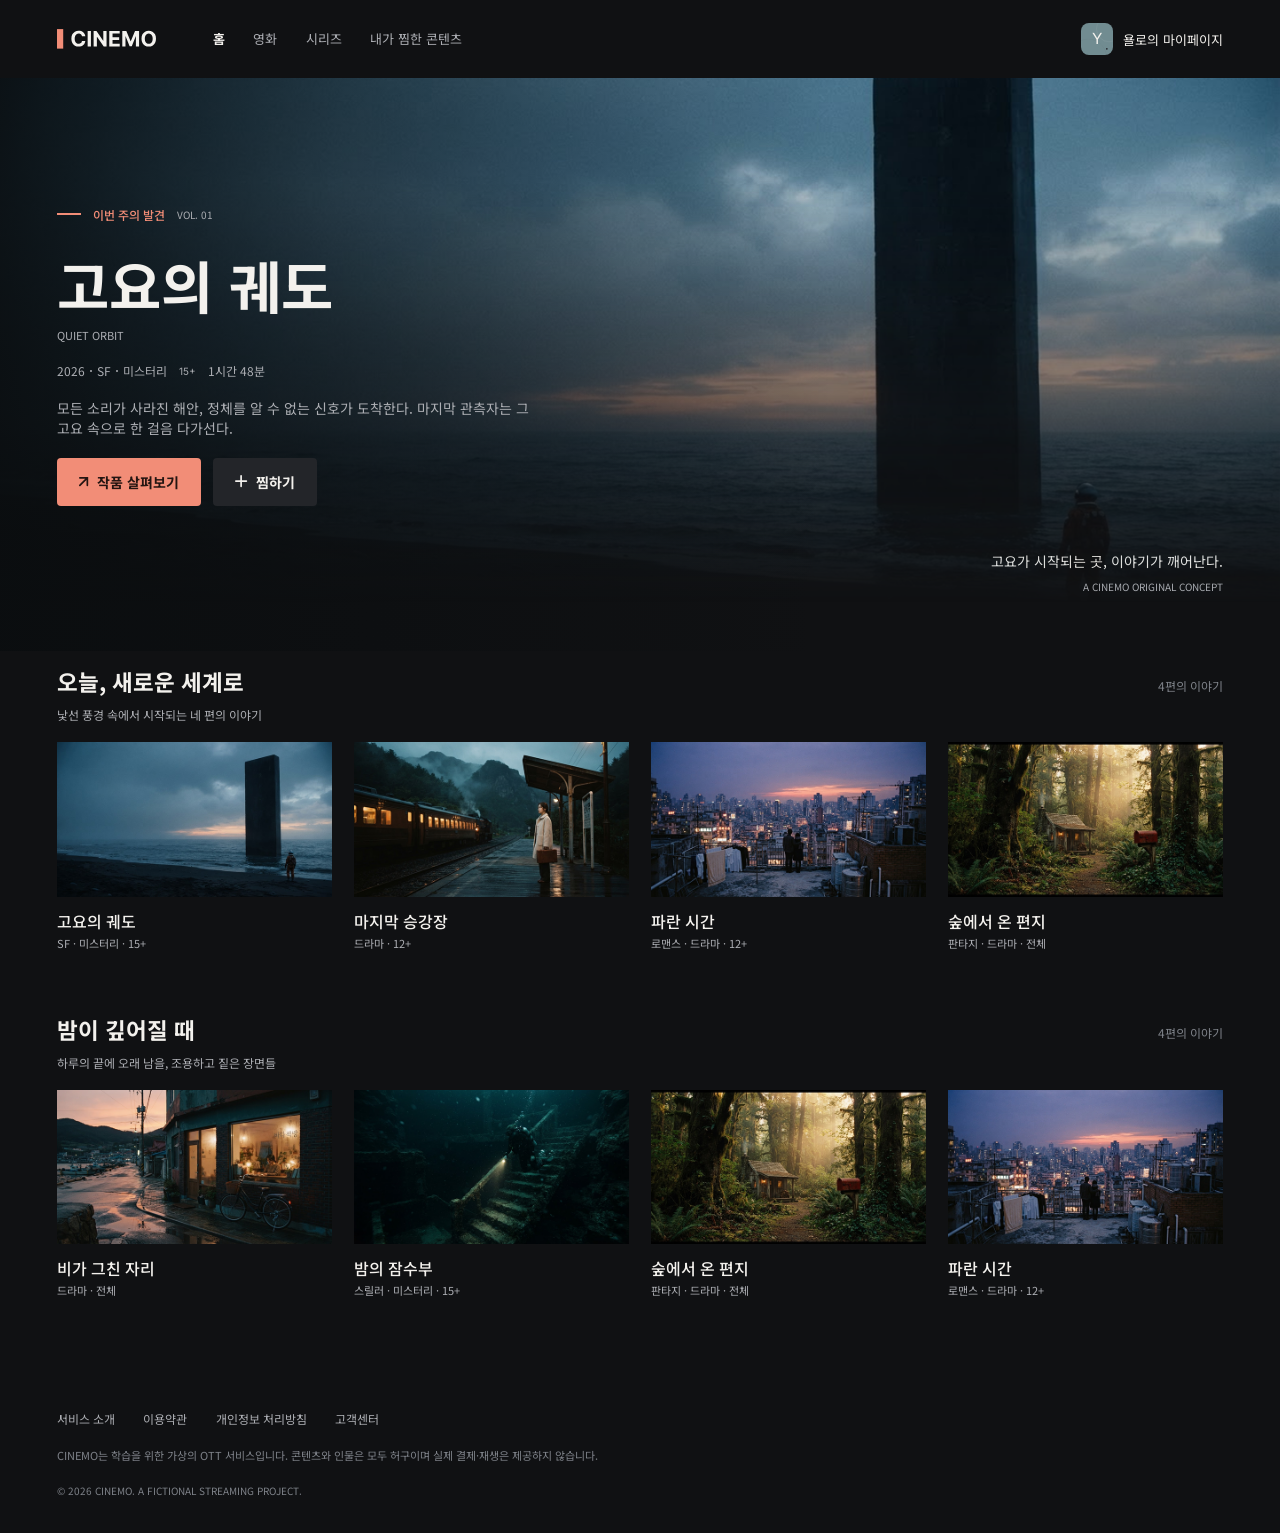
==== commit 8012be38: "홈 탭 제목 변경" ====
--- a/index.html
+++ b/index.html
@@ -5,11 +5,11 @@
     <meta name="viewport" content="width=device-width, initial-scale=1.0" />
     <link rel="stylesheet" href="styles/reset.css" />
     <link rel="stylesheet" href="styles/index.css" />
-    <title>CINEMO - 홈</title>
+    <title>Cinemo - Home</title>
   </head>
   <body>
     <!-- Header -->
-    <header class="header">
+    <header class="header f-align-center">
       <!-- Home link-->
       <h1>
         <a href="index.html" class="home-link">
@@ -45,7 +45,7 @@
       </nav>
 
       <!-- My page link -->
-      <a href="mypage.html" class="my-page-link">
+      <a href="mypage.html" class="my-page-link f-align-center">
         <div>Y</div>
         <span>욜로의 마이페이지</span>
       </a>
@@ -63,9 +63,9 @@
         />
 
         <!-- Feature story -->
-        <div class="feature-story">
+        <div class="feature-story f-direction-column">
           <!-- Editorial label -->
-          <div class="editorial-label">
+          <div class="editorial-label f-align-center">
             <span>이번 주의 발견</span>
             <span>VOL. 01</span>
           </div>
@@ -77,7 +77,7 @@
           </div>
 
           <!-- Film metadata -->
-          <div class="film-metadata">
+          <div class="film-metadata f-align-center">
             <span>2026</span>
             <span>SF</span>
             <span>미스터리</span>
@@ -94,7 +94,7 @@
           <!-- Film actions -->
           <div class="film-buttons">
             <!-- First button -->
-            <button type="button">
+            <button type="button" class="f-ailgn-center">
               <svg
                 width="10"
                 height="10"
@@ -146,7 +146,7 @@
         <article class="collection-article">
           <!-- Collection title -->
           <div class="collection-title">
-            <div>
+            <div class="f-align-center">
               <h3>오늘, 새로운 세계로</h3>
               <span>4편의 이야기</span>
             </div>
@@ -210,7 +210,7 @@
         <article class="collection-article">
           <!-- Collection title -->
           <div class="collection-title">
-            <div>
+            <div class="f-align-center">
               <h3>밤이 깊어질 때</h3>
               <span>4편의 이야기</span>
             </div>
@@ -273,7 +273,7 @@
     </main>
 
     <!-- Footer -->
-    <footer class="footer">
+    <footer class="footer f-direction-column">
       <!-- Footer navigation -->
       <nav>
         <ul class="footer-nav-list">
--- a/styles/index.css
+++ b/styles/index.css
@@ -70,6 +70,17 @@
   display: none;
 }
 
+/* 공통 스타일 */
+.f-align-center {
+  display: flex;
+  align-items: center;
+}
+
+.f-direction-column {
+  display: flex;
+  flex-direction: column;
+}
+
 /* ============================== */
 
 /* Header */
@@ -78,8 +89,6 @@
   top: 0;
   z-index: 10;
 
-  display: flex;
-  align-items: center;
   justify-content: space-between;
 
   width: 100vw;
@@ -100,13 +109,6 @@
   height: clamp(23px, 2.01vw, 29px);
 }
 
-/* My page link */
-.my-page-link {
-  display: flex;
-  align-items: center;
-  gap: 8px;
-}
-
 /* My page link - icon */
 .my-page-link div {
   width: 32px;
@@ -206,8 +208,6 @@
   position: relative;
   z-index: 1;
 
-  display: flex;
-  flex-direction: column;
   gap: 20px;
 
   width: clamp(272px, 37.5vw, 540px);
@@ -218,8 +218,6 @@
   position: relative;
   left: 36px;
 
-  display: flex;
-  align-items: center;
   gap: 12px;
 }
 
@@ -258,8 +256,6 @@
 
 /* Film metadata */
 .film-metadata {
-  display: flex;
-  align-items: center;
   gap: 12px;
 
   font-size: 12px;
@@ -356,12 +352,6 @@
   padding-bottom: clamp(18px, 1.39vw, 20px);
 }
 
-.collection-title > div {
-  display: flex;
-  align-items: center;
-  justify-content: space-between;
-}
-
 .collection-title > div > h3 {
   padding-bottom: 8px;
 
@@ -430,8 +420,6 @@
 
 /* Footer */
 .footer {
-  display: flex;
-  flex-direction: column;
   gap: 20px;
   padding: clamp(32px, 2.78vw, 40px) clamp(24px, 4.44vw, 64px);
 }
@@ -514,7 +502,6 @@
   .footer-notice,
   .copyright {
     text-align: center;
-    word-break: keep-all;
   }
 }
 
@@ -534,6 +521,11 @@
     border: none;
   }
 
+  /* My page link */
+  .my-page-link {
+    gap: 10px;
+  }
+
   /* My page link - text */
   .my-page-link span {
     display: inline;
@@ -589,6 +581,11 @@
 
   /* ============================== */
 
+  /* Collection title */
+  .collection-title > div {
+    justify-content: space-between;
+  }
+
   .collection-title > div > span {
     display: inline;
     font-size: 12px;
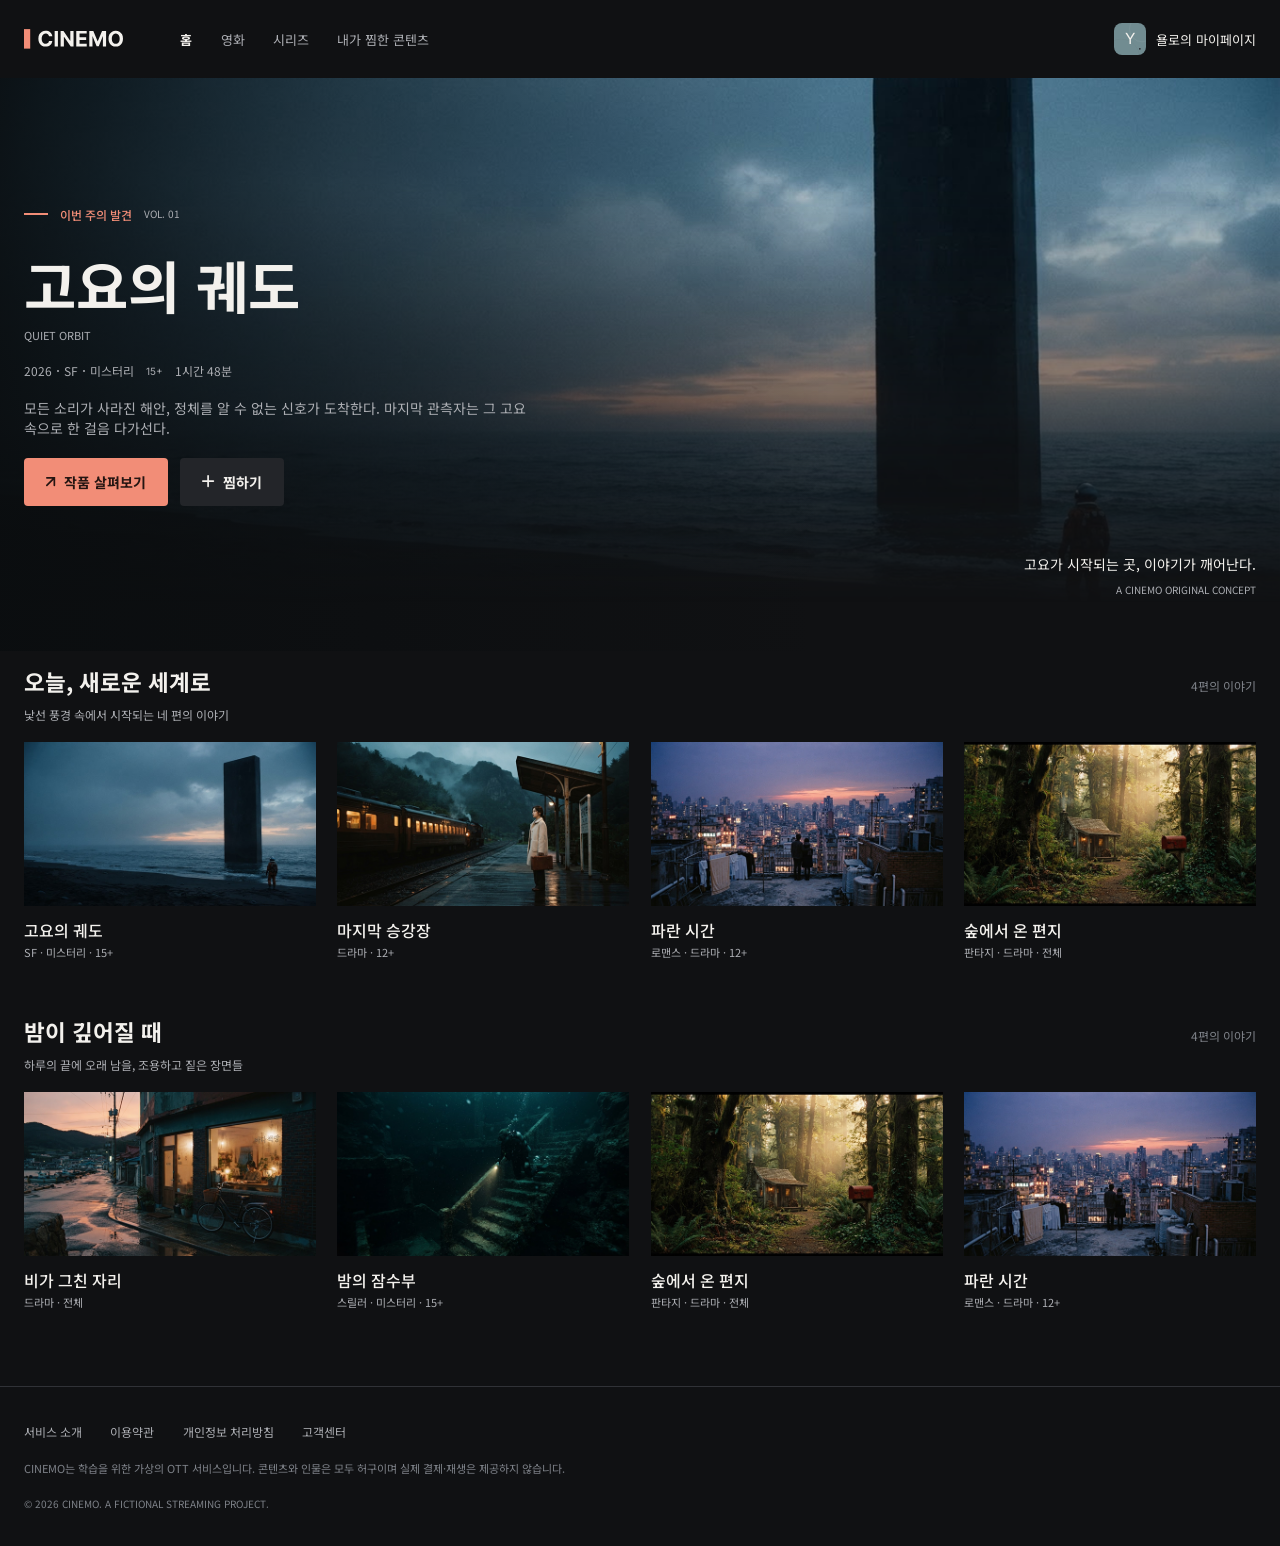
==== commit e096b685: "홈 1차 수정 완료" ====
--- a/index.html
+++ b/index.html
@@ -9,144 +9,159 @@
   </head>
   <body>
     <!-- Header -->
-    <header class="header f-align-center">
-      <!-- Home link-->
-      <h1>
-        <a href="index.html" class="home-link">
-          <svg
-            viewBox="0 0 113 29"
-            fill="none"
-            xmlns="http://www.w3.org/2000/svg"
-          >
-            <g clip-path="url(#clip0_2_7727)">
-              <rect y="3.5" width="7" height="22" fill="#F28D77" />
-              <path
-                d="M31.9176 11.6562H28.1847C28.1165 11.1733 27.9773 10.7443 27.767 10.3693C27.5568 9.98864 27.2869 9.66477 26.9574 9.39773C26.6278 9.13068 26.2472 8.92614 25.8153 8.78409C25.3892 8.64205 24.9261 8.57102 24.4261 8.57102C23.5227 8.57102 22.7358 8.79545 22.0653 9.24432C21.3949 9.6875 20.875 10.3352 20.5057 11.1875C20.1364 12.0341 19.9517 13.0625 19.9517 14.2727C19.9517 15.517 20.1364 16.5625 20.5057 17.4091C20.8807 18.2557 21.4034 18.8949 22.0739 19.3267C22.7443 19.7585 23.5199 19.9744 24.4006 19.9744C24.8949 19.9744 25.3523 19.9091 25.7727 19.7784C26.1989 19.6477 26.5767 19.4574 26.9062 19.2074C27.2358 18.9517 27.5085 18.642 27.7244 18.2784C27.946 17.9148 28.0994 17.5 28.1847 17.0341L31.9176 17.0511C31.821 17.8523 31.5795 18.625 31.1932 19.3693C30.8125 20.108 30.2983 20.7699 29.6506 21.3551C29.0085 21.9347 28.2415 22.3949 27.3494 22.7358C26.4631 23.071 25.4602 23.2386 24.3409 23.2386C22.7841 23.2386 21.392 22.8864 20.1648 22.1818C18.9432 21.4773 17.9773 20.4574 17.267 19.1222C16.5625 17.7869 16.2102 16.1705 16.2102 14.2727C16.2102 12.3693 16.5682 10.75 17.2841 9.41477C18 8.07955 18.9716 7.0625 20.1989 6.36364C21.4261 5.65909 22.8068 5.30682 24.3409 5.30682C25.3523 5.30682 26.2898 5.44886 27.1534 5.73295C28.0227 6.01705 28.7926 6.43182 29.4631 6.97727C30.1335 7.51704 30.679 8.17898 31.0994 8.96307C31.5256 9.74716 31.7983 10.6449 31.9176 11.6562ZM38.2543 5.54545V23H34.5639V5.54545H38.2543ZM55.8899 5.54545V23H52.7024L45.1087 12.0142H44.9808V23H41.2905V5.54545H44.5291L52.0632 16.5227H52.2166V5.54545H55.8899ZM58.9389 23V5.54545H70.7003V8.58807H62.6293V12.7472H70.0952V15.7898H62.6293V19.9574H70.7344V23H58.9389ZM73.6342 5.54545H78.1854L82.9922 17.2727H83.1967L88.0035 5.54545H92.5547V23H88.9751V11.6392H88.8303L84.3132 22.9148H81.8757L77.3587 11.5966H77.2138V23H73.6342V5.54545ZM111.635 14.2727C111.635 16.1761 111.274 17.7955 110.553 19.1307C109.837 20.4659 108.859 21.4858 107.621 22.1903C106.388 22.8892 105.001 23.2386 103.462 23.2386C101.911 23.2386 100.518 22.8864 99.2855 22.1818C98.0526 21.4773 97.0781 20.4574 96.3622 19.1222C95.6463 17.7869 95.2884 16.1705 95.2884 14.2727C95.2884 12.3693 95.6463 10.75 96.3622 9.41477C97.0781 8.07955 98.0526 7.0625 99.2855 6.36364C100.518 5.65909 101.911 5.30682 103.462 5.30682C105.001 5.30682 106.388 5.65909 107.621 6.36364C108.859 7.0625 109.837 8.07955 110.553 9.41477C111.274 10.75 111.635 12.3693 111.635 14.2727ZM107.893 14.2727C107.893 13.0398 107.709 12 107.339 11.1534C106.976 10.3068 106.462 9.66477 105.797 9.22727C105.132 8.78977 104.354 8.57102 103.462 8.57102C102.57 8.57102 101.791 8.78977 101.126 9.22727C100.462 9.66477 99.9446 10.3068 99.5753 11.1534C99.2116 12 99.0298 13.0398 99.0298 14.2727C99.0298 15.5057 99.2116 16.5455 99.5753 17.392C99.9446 18.2386 100.462 18.8807 101.126 19.3182C101.791 19.7557 102.57 19.9744 103.462 19.9744C104.354 19.9744 105.132 19.7557 105.797 19.3182C106.462 18.8807 106.976 18.2386 107.339 17.392C107.709 16.5455 107.893 15.5057 107.893 14.2727Z"
-                fill="#F3F1ED"
-              />
-            </g>
-            <defs>
-              <clipPath id="clip0_2_7727">
-                <rect width="113" height="29" fill="white" />
-              </clipPath>
-            </defs>
-          </svg>
+    <header class="header">
+      <!-- Header container -->
+      <div class="header-container row-center">
+        <!-- Home link-->
+        <h1>
+          <span class="sr-only">Home link</span>
+          <a href="index.html" class="home-link">
+            <svg
+              viewBox="0 0 113 29"
+              fill="none"
+              xmlns="http://www.w3.org/2000/svg"
+            >
+              <g clip-path="url(#clip0_2_7727)">
+                <rect y="3.5" width="7" height="22" fill="#F28D77" />
+                <path
+                  d="M31.9176 11.6562H28.1847C28.1165 11.1733 27.9773 10.7443 27.767 10.3693C27.5568 9.98864 27.2869 9.66477 26.9574 9.39773C26.6278 9.13068 26.2472 8.92614 25.8153 8.78409C25.3892 8.64205 24.9261 8.57102 24.4261 8.57102C23.5227 8.57102 22.7358 8.79545 22.0653 9.24432C21.3949 9.6875 20.875 10.3352 20.5057 11.1875C20.1364 12.0341 19.9517 13.0625 19.9517 14.2727C19.9517 15.517 20.1364 16.5625 20.5057 17.4091C20.8807 18.2557 21.4034 18.8949 22.0739 19.3267C22.7443 19.7585 23.5199 19.9744 24.4006 19.9744C24.8949 19.9744 25.3523 19.9091 25.7727 19.7784C26.1989 19.6477 26.5767 19.4574 26.9062 19.2074C27.2358 18.9517 27.5085 18.642 27.7244 18.2784C27.946 17.9148 28.0994 17.5 28.1847 17.0341L31.9176 17.0511C31.821 17.8523 31.5795 18.625 31.1932 19.3693C30.8125 20.108 30.2983 20.7699 29.6506 21.3551C29.0085 21.9347 28.2415 22.3949 27.3494 22.7358C26.4631 23.071 25.4602 23.2386 24.3409 23.2386C22.7841 23.2386 21.392 22.8864 20.1648 22.1818C18.9432 21.4773 17.9773 20.4574 17.267 19.1222C16.5625 17.7869 16.2102 16.1705 16.2102 14.2727C16.2102 12.3693 16.5682 10.75 17.2841 9.41477C18 8.07955 18.9716 7.0625 20.1989 6.36364C21.4261 5.65909 22.8068 5.30682 24.3409 5.30682C25.3523 5.30682 26.2898 5.44886 27.1534 5.73295C28.0227 6.01705 28.7926 6.43182 29.4631 6.97727C30.1335 7.51704 30.679 8.17898 31.0994 8.96307C31.5256 9.74716 31.7983 10.6449 31.9176 11.6562ZM38.2543 5.54545V23H34.5639V5.54545H38.2543ZM55.8899 5.54545V23H52.7024L45.1087 12.0142H44.9808V23H41.2905V5.54545H44.5291L52.0632 16.5227H52.2166V5.54545H55.8899ZM58.9389 23V5.54545H70.7003V8.58807H62.6293V12.7472H70.0952V15.7898H62.6293V19.9574H70.7344V23H58.9389ZM73.6342 5.54545H78.1854L82.9922 17.2727H83.1967L88.0035 5.54545H92.5547V23H88.9751V11.6392H88.8303L84.3132 22.9148H81.8757L77.3587 11.5966H77.2138V23H73.6342V5.54545ZM111.635 14.2727C111.635 16.1761 111.274 17.7955 110.553 19.1307C109.837 20.4659 108.859 21.4858 107.621 22.1903C106.388 22.8892 105.001 23.2386 103.462 23.2386C101.911 23.2386 100.518 22.8864 99.2855 22.1818C98.0526 21.4773 97.0781 20.4574 96.3622 19.1222C95.6463 17.7869 95.2884 16.1705 95.2884 14.2727C95.2884 12.3693 95.6463 10.75 96.3622 9.41477C97.0781 8.07955 98.0526 7.0625 99.2855 6.36364C100.518 5.65909 101.911 5.30682 103.462 5.30682C105.001 5.30682 106.388 5.65909 107.621 6.36364C108.859 7.0625 109.837 8.07955 110.553 9.41477C111.274 10.75 111.635 12.3693 111.635 14.2727ZM107.893 14.2727C107.893 13.0398 107.709 12 107.339 11.1534C106.976 10.3068 106.462 9.66477 105.797 9.22727C105.132 8.78977 104.354 8.57102 103.462 8.57102C102.57 8.57102 101.791 8.78977 101.126 9.22727C100.462 9.66477 99.9446 10.3068 99.5753 11.1534C99.2116 12 99.0298 13.0398 99.0298 14.2727C99.0298 15.5057 99.2116 16.5455 99.5753 17.392C99.9446 18.2386 100.462 18.8807 101.126 19.3182C101.791 19.7557 102.57 19.9744 103.462 19.9744C104.354 19.9744 105.132 19.7557 105.797 19.3182C106.462 18.8807 106.976 18.2386 107.339 17.392C107.709 16.5455 107.893 15.5057 107.893 14.2727Z"
+                  fill="#F3F1ED"
+                />
+              </g>
+              <defs>
+                <clipPath id="clip0_2_7727">
+                  <rect width="113" height="29" fill="white" />
+                </clipPath>
+              </defs>
+            </svg>
+          </a>
+        </h1>
+
+        <!-- Navigation -->
+        <nav class="header-nav">
+          <ul class="header-nav-list">
+            <li><a href="index.html" class="header-nav-item">홈</a></li>
+            <li><a href="#film" class="header-nav-item">영화</a></li>
+            <li><a href="#series" class="header-nav-item">시리즈</a></li>
+            <li>
+              <a href="#like" class="header-nav-item">내가 찜한 콘텐츠</a>
+            </li>
+          </ul>
+        </nav>
+
+        <!-- My page link -->
+        <a href="mypage.html" class="my-page-link">
+          <div>Y</div>
+          <span>욜로의 마이페이지</span>
         </a>
-      </h1>
-
-      <!-- Navigation -->
-      <nav class="header-nav">
-        <ul class="header-nav-list">
-          <li><a href="index.html" class="header-nav-item">홈</a></li>
-          <li><a href="#film" class="header-nav-item">영화</a></li>
-          <li><a href="#series" class="header-nav-item">시리즈</a></li>
-          <li><a href="#like" class="header-nav-item">내가 찜한 콘텐츠</a></li>
-        </ul>
-      </nav>
-
-      <!-- My page link -->
-      <a href="mypage.html" class="my-page-link f-align-center">
-        <div>Y</div>
-        <span>욜로의 마이페이지</span>
-      </a>
+      </div>
     </header>
 
     <!-- Main -->
     <main class="main">
       <!-- Hero section -->
       <section class="hero-section">
+        <!-- 섹션 타이틀 -->
+        <h2 class="sr-only">Hero-section</h2>
+
         <!-- Hero image -->
         <img
-          src="assets/images/Hero quiet-orbit.png"
+          src="assets/images/Hero-quiet-orbit.png"
           alt="고요의 궤도 이미지"
           class="hero-image"
         />
 
-        <!-- Feature story -->
-        <div class="feature-story f-direction-column">
-          <!-- Editorial label -->
-          <div class="editorial-label f-align-center">
-            <span>이번 주의 발견</span>
-            <span>VOL. 01</span>
+        <!-- Hero text container -->
+        <div class="hero-text-container row-center">
+          <!-- Feature story -->
+          <div class="feature-story">
+            <!-- Editorial label -->
+            <div class="editorial-label">
+              <span>이번 주의 발견</span>
+              <span>VOL. 01</span>
+            </div>
+
+            <!-- Film title -->
+            <div class="film-title">
+              <p>고요의 궤도</p>
+              <span>QUIET ORBIT</span>
+            </div>
+
+            <!-- Film metadata -->
+            <div class="film-metadata">
+              <span>2026</span>
+              <span>SF</span>
+              <span>미스터리</span>
+              <span>15+</span>
+              <span>1시간 48분</span>
+            </div>
+
+            <!-- Synopsis -->
+            <p class="synopsis">
+              모든 소리가 사라진 해안, 정체를 알 수 없는 신호가 도착한다. 마지막
+              관측자는 그 고요 속으로 한 걸음 다가선다.
+            </p>
+
+            <!-- Film actions -->
+            <div class="film-buttons">
+              <!-- First button -->
+              <button type="button">
+                <svg
+                  width="10"
+                  height="10"
+                  viewBox="0 0 10 10"
+                  fill="none"
+                  xmlns="http://www.w3.org/2000/svg"
+                >
+                  <path
+                    d="M8.34878 8.34881V0.850006H0.849976M8.34878 0.850006L0.849976 8.34881"
+                    stroke-width="1.7"
+                    stroke-linecap="round"
+                    stroke="#241512"
+                  />
+                </svg>
+                작품 살펴보기
+              </button>
+
+              <!-- Second button -->
+              <button type="button">
+                <svg
+                  width="13"
+                  height="13"
+                  viewBox="0 0 13 13"
+                  fill="none"
+                  xmlns="http://www.w3.org/2000/svg"
+                >
+                  <path
+                    d="M0.850006 6.10061H6.10061M6.10061 6.10061H11.3512M6.10061 6.10061V0.850006M6.10061 6.10061V11.3512"
+                    stroke-width="1.7"
+                    stroke-linecap="round"
+                    stroke="#F3F1ED"
+                  />
+                </svg>
+                찜하기
+              </button>
+            </div>
           </div>
 
-          <!-- Film title -->
-          <div class="film-title">
-            <h2>고요의 궤도</h2>
-            <span>QUIET ORBIT</span>
-          </div>
-
-          <!-- Film metadata -->
-          <div class="film-metadata f-align-center">
-            <span>2026</span>
-            <span>SF</span>
-            <span>미스터리</span>
-            <span>15+</span>
-            <span>1시간 48분</span>
-          </div>
-
-          <!-- Synopsis -->
-          <p class="synopsis">
-            모든 소리가 사라진 해안, 정체를 알 수 없는 신호가 도착한다. 마지막
-            관측자는 그 고요 속으로 한 걸음 다가선다.
-          </p>
-
-          <!-- Film actions -->
-          <div class="film-buttons">
-            <!-- First button -->
-            <button type="button" class="f-ailgn-center">
-              <svg
-                width="10"
-                height="10"
-                viewBox="0 0 10 10"
-                fill="none"
-                xmlns="http://www.w3.org/2000/svg"
-              >
-                <path
-                  d="M8.34878 8.34881V0.850006H0.849976M8.34878 0.850006L0.849976 8.34881"
-                  stroke-width="1.7"
-                  stroke-linecap="round"
-                  stroke="#241512"
-                />
-              </svg>
-              작품 살펴보기
-            </button>
-
-            <!-- Second button -->
-            <button type="button">
-              <svg
-                width="13"
-                height="13"
-                viewBox="0 0 13 13"
-                fill="none"
-                xmlns="http://www.w3.org/2000/svg"
-              >
-                <path
-                  d="M0.850006 6.10061H6.10061M6.10061 6.10061H11.3512M6.10061 6.10061V0.850006M6.10061 6.10061V11.3512"
-                  stroke-width="1.7"
-                  stroke-linecap="round"
-                  stroke="#F3F1ED"
-                />
-              </svg>
-              찜하기
-            </button>
+          <!-- Editorial aside -->
+          <div class="editorial-aside">
+            <span>고요가 시작되는 곳, 이야기가 깨어난다.</span>
+            <span>A CINEMO ORIGINAL CONCEPT</span>
           </div>
         </div>
-
-        <!-- Editorial aside -->
-        <div class="editorial-aside">
-          <span>고요가 시작되는 곳, 이야기가 깨어난다.</span>
-          <span>A CINEMO ORIGINAL CONCEPT</span>
-        </div>
       </section>
 
       <!-- Film collection section -->
       <section class="collection-section">
+        <!-- 섹션 타이틀 -->
+        <h2 class="sr-only">Film-collection-section</h2>
+
         <!-- First collection -->
-        <article class="collection-article">
+        <article class="collection-article row-center">
           <!-- Collection title -->
           <div class="collection-title">
-            <div class="f-align-center">
+            <div>
               <h3>오늘, 새로운 세계로</h3>
               <span>4편의 이야기</span>
             </div>
@@ -159,7 +174,7 @@
               <a href="#quiet-orbit">
                 <div class="thumbnail-box">
                   <img
-                    src="assets/images/Image quiet-orbit.png"
+                    src="assets/images/Image-quiet-orbit.png"
                     alt="고요의 궤도 이미지"
                   />
                 </div>
@@ -171,7 +186,7 @@
               <a href="#last-platform">
                 <div class="thumbnail-box">
                   <img
-                    src="assets/images/Image last-platform.png"
+                    src="assets/images/Image-last-platform.png"
                     alt="마지막 승강장 이미지"
                   />
                 </div>
@@ -183,7 +198,7 @@
               <a href="#blue-hour">
                 <div class="thumbnail-box">
                   <img
-                    src="assets/images/Image blue-hour.png"
+                    src="assets/images/Image-blue-hour.png"
                     alt="파란 시간 이미지"
                   />
                 </div>
@@ -195,7 +210,7 @@
               <a href="#forest-letter">
                 <div class="thumbnail-box">
                   <img
-                    src="assets/images/Image forest-letter.png"
+                    src="assets/images/Image-forest-letter.png"
                     alt="숲에서 온 편지 이미지"
                   />
                 </div>
@@ -207,10 +222,10 @@
         </article>
 
         <!-- Second collection -->
-        <article class="collection-article">
+        <article class="collection-article row-center">
           <!-- Collection title -->
           <div class="collection-title">
-            <div class="f-align-center">
+            <div>
               <h3>밤이 깊어질 때</h3>
               <span>4편의 이야기</span>
             </div>
@@ -223,7 +238,7 @@
               <a href="#after-rain">
                 <div class="thumbnail-box">
                   <img
-                    src="assets/images/Image after-rain.png"
+                    src="assets/images/Image-after-rain.png"
                     alt="비가 그친 자리 이미지"
                   />
                 </div>
@@ -235,7 +250,7 @@
               <a href="#night-diver">
                 <div class="thumbnail-box">
                   <img
-                    src="assets/images/Image night-diver.png"
+                    src="assets/images/Image-night-diver.png"
                     alt="밤의 잠수부 이미지"
                   />
                 </div>
@@ -247,7 +262,7 @@
               <a href="#forest-letter">
                 <div class="thumbnail-box">
                   <img
-                    src="assets/images/Image forest-letter.png"
+                    src="assets/images/Image-forest-letter.png"
                     alt="숲에서 온 편지 이미지"
                   />
                 </div>
@@ -259,7 +274,7 @@
               <a href="#blue-hour">
                 <div class="thumbnail-box">
                   <img
-                    src="assets/images/Image blue-hour.png"
+                    src="assets/images/Image-blue-hour.png"
                     alt="파란 시간 이미지"
                   />
                 </div>
@@ -273,27 +288,29 @@
     </main>
 
     <!-- Footer -->
-    <footer class="footer f-direction-column">
-      <!-- Footer navigation -->
-      <nav>
-        <ul class="footer-nav-list">
-          <li><a href="#서비스-소개">서비스 소개</a></li>
-          <li><a href="#이용약관">이용약관</a></li>
-          <li><a href="#개인정보-처리방침">개인정보 처리방침</a></li>
-          <li><a href="#고객센터">고객센터</a></li>
-        </ul>
-      </nav>
-
-      <!-- Footer notice -->
-      <p class="footer-notice">
-        CINEMO는 학습을 위한 가상의 OTT 서비스입니다. 콘텐츠와 인물은 모두
-        허구이며 실제 결제·재생은 제공하지 않습니다.
-      </p>
-
-      <!-- Copyright -->
-      <span class="copyright"
-        >&copy; 2026 CINEMO. A FICTIONAL STREAMING PROJECT.</span
-      >
+    <footer class="footer">
+      <div class="footer-container row-center">
+        <!-- Footer navigation -->
+        <nav>
+          <ul class="footer-nav-list">
+            <li><a href="#서비스-소개">서비스 소개</a></li>
+            <li><a href="#이용약관">이용약관</a></li>
+            <li><a href="#개인정보-처리방침">개인정보 처리방침</a></li>
+            <li><a href="#고객센터">고객센터</a></li>
+          </ul>
+        </nav>
+
+        <!-- Footer notice -->
+        <p class="footer-notice">
+          CINEMO는 학습을 위한 가상의 OTT 서비스입니다. 콘텐츠와 인물은 모두
+          허구이며 실제 결제·재생은 제공하지 않습니다.
+        </p>
+
+        <!-- Copyright -->
+        <span class="copyright"
+          >&copy; 2026 CINEMO. A FICTIONAL STREAMING PROJECT.</span
+        >
+      </div>
     </footer>
   </body>
 </html>
--- a/styles/index.css
+++ b/styles/index.css
@@ -12,22 +12,21 @@
   --color-border: #303237;
 
   --transition-text-color: color 200ms ease-in-out;
+  --transition-transform: var(--transition-transform);
+
+  --side-padding-16-24: clamp(16px, 4.44vw, 24px);
 }
 
 /* 기본 스타일 */
 body {
-  max-width: 1440px;
-  min-width: 320px;
-  margin: 0 auto;
   background-color: var(--color-background, #101113);
-
   font:
     clamp(13px, 0.97vw, 14px) "Noto Sans KR",
     sans-serif;
   color: var(--color-secondary, #acaeb3);
 }
 
-/* 스크린에서 제외 */
+/* 오직 스크린리더에서만 */
 .sr-only {
   position: absolute;
   width: 1px;
@@ -36,17 +35,19 @@
   margin: -1px;
   overflow: hidden;
   clip: rect(0, 0, 0, 0);
+  clip-path: inset(50%);
   white-space: nowrap;
   border: 0;
 }
 
-/* 아웃라인 제거 */
-a:focus-visible,
-button:focus-visible {
-  outline: none;
-}
-
-/* 스크롤 바 */
+/* 중앙 배치 */
+.row-center {
+  max-width: 1312px;
+  padding: 0 var(--side-padding-16-24);
+  margin: 0 auto;
+}
+
+/* 스크롤 바(body는 브라우저 오른쪽, .collection-list는 컬렉션 목록) */
 body::-webkit-scrollbar {
   width: 5px;
 }
@@ -70,33 +71,25 @@
   display: none;
 }
 
-/* 공통 스타일 */
-.f-align-center {
-  display: flex;
-  align-items: center;
-}
-
-.f-direction-column {
-  display: flex;
-  flex-direction: column;
-}
-
 /* ============================== */
 
 /* Header */
 .header {
-  position: fixed;
-  top: 0;
-  z-index: 10;
-
+  position: fixed; /* 요소를 뷰포트 기준으로 고정 */
+  top: 0; /* 요소를 뷰포트 기준 상단에 고정 */
+  z-index: 10; /* z-index 값이 10보다 적은 요소들 위에 배치 */
+
+  width: 100%;
+  background-color: var(--color-background, #101113);
+}
+
+/* Header container */
+.header-container {
+  display: flex;
+  align-items: center;
   justify-content: space-between;
 
-  width: 100vw;
-  max-width: 1440px;
-  min-width: 320px;
-  height: clamp(72px, 6.11vw, 88px);
-  padding: 0 clamp(24px, 4.44vw, 64px);
-  background-color: var(--color-background, #101113);
+  height: clamp(72px, 6.11vw, 88px); /* clamp(최소값, 선호값, 최대값) */
 }
 
 /* Home link */
@@ -119,7 +112,7 @@
   font:
     15.36px/32px "Inter",
     sans-serif;
-  text-align: center;
+  text-align: center; /* 텍스트를 중앙정렬 */
   color: var(--color-text, #f3f1ed);
 }
 
@@ -130,41 +123,41 @@
 
 /* Navigation */
 .header-nav {
-  position: absolute;
-  top: 100%;
-  left: 0;
+  position: absolute; /* 가장 가까운 조상 요소 중 position 속성이 static이 아닌 요소(헤더)가 기준 */
+  top: 100%; /* 기준 요소의 위에서부터 밑으로 100% 즉, 기준 요소의 높이만큼 밑으로 밀어냄 */
+  left: 0; /* 기준 요소의 기준점으로부터의 왼쪽 너비를 0으로 즉, 왼쪽으로 딱 붙이기 */
 
   width: 100%;
-  padding: 0px 24px;
-  border-bottom: var(--color-border, #303237) 1px solid;
+  padding: 0px var(--side-padding-16-24);
+  border-bottom: 1px solid var(--color-border, #303237);
   background-color: var(--color-background, #101113);
+  box-sizing: border-box;
 }
 
 /* Navigation - List */
 .header-nav-list {
   display: flex;
+  align-items: center;
   gap: clamp(24px, 2.22vw, 32px);
+
+  height: 48px;
 }
 
 /* Navigation - item */
 .header-nav-item {
-  line-height: 48px;
-}
-
-.header-nav-list a {
-  transition: var(--transition-text-color);
-}
-
-.header-nav-list a:focus-visible {
+  transition: var(--transition-text-color); /* 애니메이션 설정 */
+}
+
+.header-nav-item:focus-visible {
   color: var(--color-accent, #f28d77);
 }
 
-.header-nav-list :first-child a {
+.header-nav-list li:first-child a {
   font-weight: bold;
   color: var(--color-text, #f3f1ed);
 }
 
-.header-nav-list :first-child a:focus-visible {
+.header-nav-list li:first-child a:focus-visible {
   color: var(--color-accent, #f28d77);
 }
 
@@ -173,44 +166,50 @@
 /* Main */
 .main {
   padding-top: clamp(72px, 6.11vw, 88px);
+  border-bottom: 1px solid var(--color-border, #303237);
 }
 
 /* ============================== */
 
 /* Hero section */
 .hero-section {
-  position: relative;
+  position: relative; /* 히어로 이미지의 기준으로 설정 */
 
   height: clamp(573px, 40.97vw, 590px);
-  padding: clamp(104px, calc(317.94px - 14.86vw), 260px)
-    clamp(24px, 4.44vw, 64px) clamp(24px, 4.44vw, 64px);
+  padding: clamp(104px, calc(317.94px - 14.86vw), 260px) 0
+    clamp(24px, 4.44vw, 64px);
   margin-top: 48px;
 }
 
 /* Hero image */
 .hero-image {
-  position: absolute;
+  position: absolute; /* 히어로 섹션이 기준 */
   top: 0;
   left: 0;
 
-  width: auto;
+  width: 100%;
   height: clamp(390px, 40.97vw, 590px);
 
-  object-fit: cover;
-  object-position: 80% center;
-
+  object-fit: cover; /* 비율을 유지한채 컨테이너(부모요소)를 가득 채우게 */
+  object-position: 80% center; /* X축 Y축의 값, 80% 만큼 오른쪽으로 밀고 세로 기준 정중앙에 이미지 배치 */
+
+  /* 배경에 배경색을 깔고 이미지를 점점 투명화 시켜 그라데이션 효과 적용 */
   -webkit-mask-image: linear-gradient(to bottom, black 20%, transparent 100%);
   mask-image: linear-gradient(to bottom, black 20%, transparent 100%);
 }
 
+/* Hero text container */
+.hero-text-container {
+  position: relative;
+  z-index: 1;
+}
+
 /* Feature story */
 .feature-story {
-  position: relative;
-  z-index: 1;
-
+  display: flex;
+  flex-direction: column;
   gap: 20px;
-
-  width: clamp(272px, 37.5vw, 540px);
+  max-width: 540px;
 }
 
 /* Editorial label */
@@ -218,16 +217,21 @@
   position: relative;
   left: 36px;
 
+  display: flex;
   gap: 12px;
 }
 
 .editorial-label::before {
   position: absolute;
   top: 50%;
-  right: calc(100% + 12px);
-  transform: translateY(-50%);
-
-  content: "";
+  right: calc(
+    100% + 12px
+  ); /* 기준 요소의 오른쪽 끝부터 왼쪽으로 100% 즉, 너비보다 왼쪽으로 12px만큼 더 이동 */
+  transform: translateY(
+    -50%
+  ); /* 해당 요소의 절반 만큼 Y축의 마이너스 방향으로 이동 */
+
+  content: ""; /* 가상 요소에 스타일을 지정하기 위한 빈값 */
   width: 24px;
   height: 2px;
   background-color: var(--color-accent, #f28d77);
@@ -244,7 +248,7 @@
 }
 
 /* Film title */
-.film-title h2 {
+.film-title p {
   font-size: clamp(40px, 4.44vw, 64px);
   font-weight: bold;
   color: var(--color-text, #f3f1ed);
@@ -256,6 +260,7 @@
 
 /* Film metadata */
 .film-metadata {
+  display: flex;
   gap: 12px;
 
   font-size: 12px;
@@ -289,7 +294,7 @@
 /* Synopsis */
 .synopsis {
   font-size: 14px;
-  word-break: keep-all;
+  word-break: keep-all; /* 줄바꿈 시 글자 단위가 아닌 단어 단위로 유지 */
 }
 
 /* Film buttons */
@@ -309,11 +314,11 @@
 
   font-size: 14px;
 
-  transition: transform 200ms ease-in-out;
+  transition: var(--transition-transform);
 }
 
 .film-buttons button:focus-visible {
-  transform: scale(1.05);
+  transform: scale(1.05); /* 해당 요소의 크기를 현재 크기보다 1.05배 키우기 */
 }
 
 .film-buttons button:nth-child(1) {
@@ -334,17 +339,20 @@
 }
 
 /* ============================== */
+
 /* Collection-section */
 .collection-section {
-  padding: clamp(8px, 1.11vw, 16px) clamp(24px, 4.44vw, 64px)
-    clamp(40px, 4.44vw, 64px);
+  display: flex;
+  flex-direction: column;
+  gap: 36px;
+
+  padding: clamp(8px, 1.11vw, 16px) 0 clamp(40px, 4.44vw, 64px);
   border-bottom: var(--color-border, #303237);
-  overflow: auto;
 }
 
 /* Collection article */
-.collection-article:first-child {
-  padding-bottom: clamp(36px, 3.33vw, 48px);
+.collection-article {
+  width: 100%;
 }
 
 /* Collection title */
@@ -374,7 +382,7 @@
   gap: clamp(16px, 1.67vw, 24px);
 
   padding-bottom: 18px;
-  overflow-x: auto;
+  overflow-x: auto; /* overflow와 같지만 X축만 해당 */
 }
 
 /* Collection item */
@@ -403,13 +411,13 @@
 /* Thumbnail box */
 .thumbnail-box {
   padding-bottom: 12px;
-  overflow: hidden;
+  overflow: hidden; /* 넘친 부분을 숨기기 */
 }
 
 /* Thumnail image */
 .thumbnail-box img {
   transform-origin: center;
-  transition: transform 200ms ease-in-out;
+  transition: var(--transition-transform);
 }
 
 .collection-item a:focus-visible img {
@@ -420,8 +428,14 @@
 
 /* Footer */
 .footer {
+  padding: clamp(32px, 2.78vw, 40px) 0;
+}
+
+/* Footer container */
+.footer-container {
+  display: flex;
+  flex-direction: column;
   gap: 20px;
-  padding: clamp(32px, 2.78vw, 40px) clamp(24px, 4.44vw, 64px);
 }
 
 /* Footer navigation list */
@@ -506,23 +520,23 @@
 }
 
 @media (min-width: 768px) {
-  /* Header */
-  .header {
-    justify-content: flex-start;
+  /* Header container */
+  .header-container {
     gap: 56px;
   }
 
   /* Navigation */
   .header-nav {
     position: static;
-    flex: 1;
-    width: auto;
-    padding: 0px;
+    flex: 1; /* 남는 부분을 다 차지하겠다 */
+    padding: 0;
     border: none;
   }
 
   /* My page link */
   .my-page-link {
+    display: flex;
+    align-items: center;
     gap: 10px;
   }
 
@@ -539,26 +553,24 @@
 
   /* ============================== */
 
-  /* Hero section */
   .hero-section {
-    display: flex;
-    flex-direction: column;
-    justify-content: space-between;
-
     margin-top: 0;
   }
 
   .hero-section::after {
     content: "";
     position: absolute;
-    inset: 0;
-
+    inset: 0; /* top: 0, right: 0, bottom: 0, left: 0을 한 번에 설정 즉, 부모 요소를 꽉꽉 채우겠다 */
+
+    /* 오른쪽 방향으로 그라디언트를 주기 */
     background: linear-gradient(
       to right,
       rgba(10, 13, 15, 0.9),
       transparent 65%
     );
 
+    /* 이 속성을 주지 않을 시 이 요소가 오버레이같이 쌓여서 클릭을 막을 수 있음 */
+    /* 쉽게 말해, 위해 유리판을 덧대어서 보이는걸 클릭 못하는 것 */
     pointer-events: none;
   }
 
@@ -566,6 +578,9 @@
   .editorial-aside {
     display: flex;
     flex-direction: column;
+
+    padding-top: 48px;
+
     text-align: right;
   }
 
@@ -583,6 +598,8 @@
 
   /* Collection title */
   .collection-title > div {
+    display: flex;
+    align-items: center;
     justify-content: space-between;
   }
 
